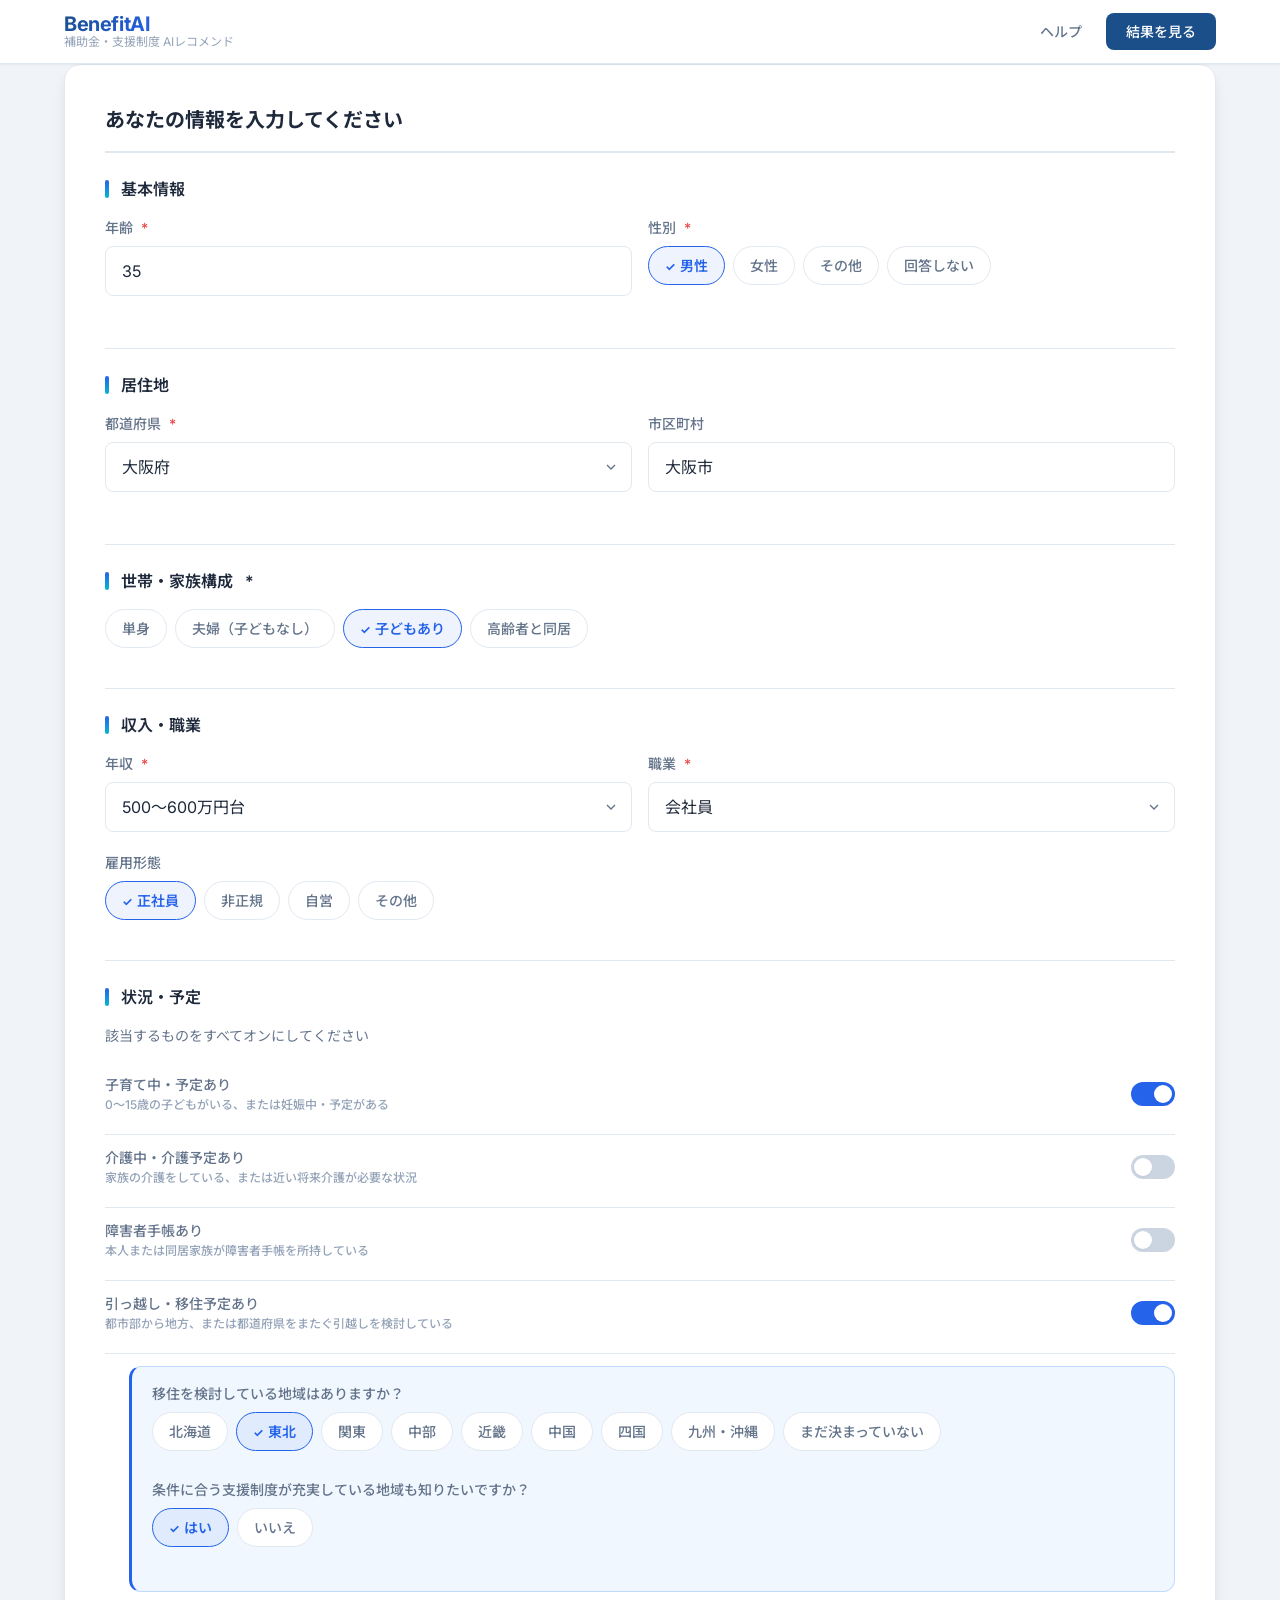
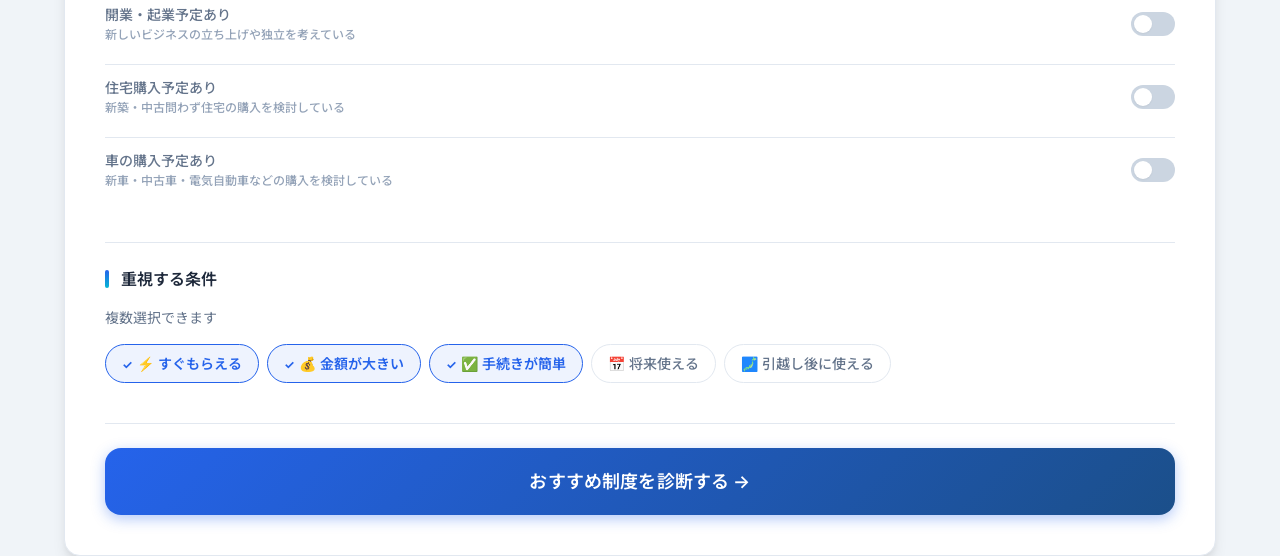
==== account.html @ 9f443d2a "top周り修正" ====
<!DOCTYPE html>
<html lang="ja">
<head>
  <meta charset="UTF-8" />
  <meta name="viewport" content="width=device-width, initial-scale=1.0" />
  <meta name="description" content="あなたに最適な補助金・支援制度をAIが診断します。年齢・家族構成・ライフスタイルに合わせた制度をご提案。" />
  <title>プロフィール設定 | BenefitAI</title>
  <link rel="stylesheet" href="style.css" />
</head>
<body>

  <!-- ヘッダー -->
  <header class="header">
    <div class="header__inner">
      <a href="index.html" class="header__logo">
        <span class="header__logo-text">BenefitAI</span>
        <span class="header__logo-tagline">補助金・支援制度 AIレコメンド</span>
      </a>
      <nav class="header__nav">
        <a href="#">ヘルプ</a>
        <a href="index.html" class="btn-nav-primary">結果を見る</a>
      </nav>
    </div>
  </header>

  <!-- ページ本体 -->
  <main class="page-wrapper">

    <!-- メインコンテンツ -->
    <div class="container">
      <div class="form-card">
        <h2 class="form-card__title">あなたの情報を入力してください</h2>

        <form id="profileForm" novalidate>

          <!-- Section 1: 基本情報 -->
          <section class="form-section">
            <h3 class="form-section__title">基本情報</h3>

            <div class="form-grid">
              <div class="form-group">
                <label for="age">年齢 <span class="required">*</span></label>
                <input
                  type="number"
                  id="age"
                  name="age"
                  min="18"
                  max="100"
                  placeholder="例：35"
                  autocomplete="off"
                />
                <span class="form-error" id="ageError">年齢を正しく入力してください</span>
              </div>

              <div class="form-group">
                <label>性別 <span class="required">*</span></label>
                <div class="chip-group chip-group--radio">
                  <label class="chip">
                    <input type="radio" name="gender" value="male" />
                    男性
                  </label>
                  <label class="chip">
                    <input type="radio" name="gender" value="female" />
                    女性
                  </label>
                  <label class="chip">
                    <input type="radio" name="gender" value="other" />
                    その他
                  </label>
                  <label class="chip">
                    <input type="radio" name="gender" value="noanswer" />
                    回答しない
                  </label>
                </div>
              </div>
            </div>
          </section>

          <div class="section-divider"></div>

          <!-- Section 2: 居住地 -->
          <section class="form-section">
            <h3 class="form-section__title">居住地</h3>

            <div class="form-grid">
              <div class="form-group">
                <label for="prefecture">都道府県 <span class="required">*</span></label>
                <select id="prefecture" name="prefecture">
                  <option value="">都道府県を選択</option>
                  <option value="北海道">北海道</option>
                  <option value="青森県">青森県</option>
                  <option value="岩手県">岩手県</option>
                  <option value="宮城県">宮城県</option>
                  <option value="秋田県">秋田県</option>
                  <option value="山形県">山形県</option>
                  <option value="福島県">福島県</option>
                  <option value="茨城県">茨城県</option>
                  <option value="栃木県">栃木県</option>
                  <option value="群馬県">群馬県</option>
                  <option value="埼玉県">埼玉県</option>
                  <option value="千葉県">千葉県</option>
                  <option value="東京都">東京都</option>
                  <option value="神奈川県">神奈川県</option>
                  <option value="新潟県">新潟県</option>
                  <option value="富山県">富山県</option>
                  <option value="石川県">石川県</option>
                  <option value="福井県">福井県</option>
                  <option value="山梨県">山梨県</option>
                  <option value="長野県">長野県</option>
                  <option value="岐阜県">岐阜県</option>
                  <option value="静岡県">静岡県</option>
                  <option value="愛知県">愛知県</option>
                  <option value="三重県">三重県</option>
                  <option value="滋賀県">滋賀県</option>
                  <option value="京都府">京都府</option>
                  <option value="大阪府">大阪府</option>
                  <option value="兵庫県">兵庫県</option>
                  <option value="奈良県">奈良県</option>
                  <option value="和歌山県">和歌山県</option>
                  <option value="鳥取県">鳥取県</option>
                  <option value="島根県">島根県</option>
                  <option value="岡山県">岡山県</option>
                  <option value="広島県">広島県</option>
                  <option value="山口県">山口県</option>
                  <option value="徳島県">徳島県</option>
                  <option value="香川県">香川県</option>
                  <option value="愛媛県">愛媛県</option>
                  <option value="高知県">高知県</option>
                  <option value="福岡県">福岡県</option>
                  <option value="佐賀県">佐賀県</option>
                  <option value="長崎県">長崎県</option>
                  <option value="熊本県">熊本県</option>
                  <option value="大分県">大分県</option>
                  <option value="宮崎県">宮崎県</option>
                  <option value="鹿児島県">鹿児島県</option>
                  <option value="沖縄県">沖縄県</option>
                </select>
              </div>

              <div class="form-group">
                <label for="city">市区町村</label>
                <input
                  type="text"
                  id="city"
                  name="city"
                  placeholder="例：大阪市北区"
                  autocomplete="address-level2"
                />
              </div>
            </div>
          </section>

          <div class="section-divider"></div>

          <!-- Section 3: 世帯・家族構成 -->
          <section class="form-section">
            <h3 class="form-section__title">世帯・家族構成 <span class="required">*</span></h3>

            <div class="form-group">
              <div class="chip-group chip-group--radio chip-group--household">
                <label class="chip">
                  <input type="radio" name="household" value="single" />
                  単身
                </label>
                <label class="chip">
                  <input type="radio" name="household" value="couple" />
                  夫婦（子どもなし）
                </label>
                <label class="chip">
                  <input type="radio" name="household" value="child" />
                  子どもあり
                </label>
                <label class="chip">
                  <input type="radio" name="household" value="elderly" />
                  高齢者と同居
                </label>
              </div>
            </div>
          </section>

          <div class="section-divider"></div>

          <!-- Section 4: 収入・職業 -->
          <section class="form-section">
            <h3 class="form-section__title">収入・職業</h3>

            <div class="form-grid">
              <div class="form-group">
                <label for="income">年収 <span class="required">*</span></label>
                <select id="income" name="income">
                  <option value="">年収を選択</option>
                  <option value="100">100万円未満</option>
                  <option value="200">100〜200万円台</option>
                  <option value="400">300〜400万円台</option>
                  <option value="500">500〜600万円台</option>
                  <option value="800">700〜800万円台</option>
                  <option value="900">900万円以上</option>
                  <option value="回答しない">回答しない</option>
                </select>
              </div>

              <div class="form-group">
                <label for="occupation">職業 <span class="required">*</span></label>
                <select id="occupation" name="occupation">
                  <option value="">職業を選択</option>
                  <option value="employee">会社員</option>
                  <option value="civil">公務員</option>
                  <option value="freelance">自営業・フリーランス</option>
                  <option value="parttime">パート・アルバイト</option>
                  <option value="unemployed">無職</option>
                  <option value="other">その他</option>
                </select>
              </div>
            </div>

            <div class="form-group">
              <label>雇用形態</label>
              <div class="chip-group chip-group--radio">
                <label class="chip">
                  <input type="radio" name="employment" value="fulltime" />
                  正社員
                </label>
                <label class="chip">
                  <input type="radio" name="employment" value="parttime" />
                  非正規
                </label>
                <label class="chip">
                  <input type="radio" name="employment" value="self" />
                  自営
                </label>
                <label class="chip">
                  <input type="radio" name="employment" value="other" />
                  その他
                </label>
              </div>
            </div>
          </section>

          <div class="section-divider"></div>

          <!-- Section 5: 状況・予定 -->
          <section class="form-section">
            <h3 class="form-section__title">状況・予定</h3>
            <p class="form-section__desc">該当するものをすべてオンにしてください</p>

            <div class="form-group">
              <div class="toggle-wrapper">
                <label class="toggle-label" for="childcare">
                  子育て中・予定あり
                  <span class="toggle-label__sub">0〜15歳の子どもがいる、または妊娠中・予定がある</span>
                </label>
                <label class="toggle-switch">
                  <input type="checkbox" id="childcare" name="childcare" />
                  <span class="toggle-slider"></span>
                </label>
              </div>

              <div class="toggle-wrapper">
                <label class="toggle-label" for="nursing">
                  介護中・介護予定あり
                  <span class="toggle-label__sub">家族の介護をしている、または近い将来介護が必要な状況</span>
                </label>
                <label class="toggle-switch">
                  <input type="checkbox" id="nursing" name="nursing" />
                  <span class="toggle-slider"></span>
                </label>
              </div>

              <div class="toggle-wrapper">
                <label class="toggle-label" for="disability">
                  障害者手帳あり
                  <span class="toggle-label__sub">本人または同居家族が障害者手帳を所持している</span>
                </label>
                <label class="toggle-switch">
                  <input type="checkbox" id="disability" name="disability" />
                  <span class="toggle-slider"></span>
                </label>
              </div>

              <div class="toggle-wrapper">
                <label class="toggle-label" for="relocation">
                  引っ越し・移住予定あり
                  <span class="toggle-label__sub">都市部から地方、または都道府県をまたぐ引越しを検討している</span>
                </label>
                <label class="toggle-switch">
                  <input type="checkbox" id="relocation" name="relocation" />
                  <span class="toggle-slider"></span>
                </label>
              </div>

              <!-- 移住サブ質問（relocation ON時のみ表示） -->
              <div id="relocationSubQuestions" class="relocation-sub-section" style="display: none;">
                <div class="form-group">
                  <label class="relocation-sub-label">移住を検討している地域はありますか？</label>
                  <div class="chip-group chip-group--radio">
                    <label class="chip">
                      <input type="radio" name="relocationRegion" value="hokkaido" />
                      北海道
                    </label>
                    <label class="chip">
                      <input type="radio" name="relocationRegion" value="tohoku" />
                      東北
                    </label>
                    <label class="chip">
                      <input type="radio" name="relocationRegion" value="kanto" />
                      関東
                    </label>
                    <label class="chip">
                      <input type="radio" name="relocationRegion" value="chubu" />
                      中部
                    </label>
                    <label class="chip">
                      <input type="radio" name="relocationRegion" value="kinki" />
                      近畿
                    </label>
                    <label class="chip">
                      <input type="radio" name="relocationRegion" value="chugoku" />
                      中国
                    </label>
                    <label class="chip">
                      <input type="radio" name="relocationRegion" value="shikoku" />
                      四国
                    </label>
                    <label class="chip">
                      <input type="radio" name="relocationRegion" value="kyushu" />
                      九州・沖縄
                    </label>
                    <label class="chip">
                      <input type="radio" name="relocationRegion" value="undecided" />
                      まだ決まっていない
                    </label>
                  </div>
                </div>
                <div class="form-group" id="relocationOpenToOtherGroup">
                  <label class="relocation-sub-label">条件に合う支援制度が充実している地域も知りたいですか？</label>
                  <div class="chip-group chip-group--radio">
                    <label class="chip">
                      <input type="radio" name="relocationOpenToOther" value="yes" />
                      はい
                    </label>
                    <label class="chip">
                      <input type="radio" name="relocationOpenToOther" value="no" />
                      いいえ
                    </label>
                  </div>
                </div>
              </div>

              <div class="toggle-wrapper">
                <label class="toggle-label" for="startup">
                  開業・起業予定あり
                  <span class="toggle-label__sub">新しいビジネスの立ち上げや独立を考えている</span>
                </label>
                <label class="toggle-switch">
                  <input type="checkbox" id="startup" name="startup" />
                  <span class="toggle-slider"></span>
                </label>
              </div>

              <div class="toggle-wrapper">
                <label class="toggle-label" for="housing">
                  住宅購入予定あり
                  <span class="toggle-label__sub">新築・中古問わず住宅の購入を検討している</span>
                </label>
                <label class="toggle-switch">
                  <input type="checkbox" id="housing" name="housing" />
                  <span class="toggle-slider"></span>
                </label>
              </div>

              <div class="toggle-wrapper">
                <label class="toggle-label" for="car">
                  車の購入予定あり
                  <span class="toggle-label__sub">新車・中古車・電気自動車などの購入を検討している</span>
                </label>
                <label class="toggle-switch">
                  <input type="checkbox" id="car" name="car" />
                  <span class="toggle-slider"></span>
                </label>
              </div>
            </div>
          </section>

          <div class="section-divider"></div>

          <!-- Section 7: 重視する条件 -->
          <section class="form-section">
            <h3 class="form-section__title">重視する条件</h3>
            <p class="form-section__desc">複数選択できます</p>

            <div class="form-group">
              <div class="chip-group chip-group--checkbox">
                <label class="chip">
                  <input type="checkbox" name="priorities" value="immediate" />
                  ⚡ すぐもらえる
                </label>
                <label class="chip">
                  <input type="checkbox" name="priorities" value="large_amount" />
                  💰 金額が大きい
                </label>
                <label class="chip">
                  <input type="checkbox" name="priorities" value="easy" />
                  ✅ 手続きが簡単
                </label>
                <label class="chip">
                  <input type="checkbox" name="priorities" value="future_use" />
                  📅 将来使える
                </label>
                <label class="chip">
                  <input type="checkbox" name="priorities" value="post_move" />
                  🗾 引越し後に使える
                </label>
              </div>
            </div>
          </section>

          <!-- フォームフッター・送信ボタン -->
          <div class="form-footer">
            <button
              type="submit"
              id="submitBtn"
              class="btn-primary btn-primary--full btn-primary--large"
            >
              <span id="submitBtnSpinner" style="display:none; width:20px; height:20px; border:3px solid rgba(255,255,255,0.4); border-top-color:white; border-radius:50%; animation: spin 0.8s linear infinite;"></span>
              <span id="submitBtnText">おすすめ制度を診断する →</span>
            </button>
          </div>

        </form>
      </div>
    </div>
    <!-- /container -->

  </main>

  <script src="app.js"></script>
</body>
</html>
---- style.css ----
@import url('https://fonts.googleapis.com/css2?family=Inter:wght@400;500;600;700&family=Noto+Sans+JP:wght@400;500;700&display=swap');

/* ===================================
   CSS カスタムプロパティ（デザインシステム）
   =================================== */
:root {
  /* カラーパレット */
  --color-primary: #1B4F8A;
  --color-primary-dark: #153d6e;
  --color-primary-light: #2563EB;
  --color-secondary: #2563EB;
  --color-accent: #06B6D4;
  --color-accent-light: #CFFAFE;
  --color-background: #F0F4F8;
  --color-surface: #FFFFFF;
  --color-border: #E2E8F0;
  --color-border-dark: #CBD5E1;
  --color-text-primary: #1E293B;
  --color-text-secondary: #64748B;
  --color-text-muted: #94A3B8;

  /* ステータスカラー */
  --color-success: #10B981;
  --color-success-light: #D1FAE5;
  --color-warning: #F59E0B;
  --color-warning-light: #FEF3C7;
  --color-danger: #EF4444;
  --color-danger-light: #FEE2E2;
  --color-info: #3B82F6;
  --color-info-light: #DBEAFE;

  /* タイポグラフィ */
  --font-sans: 'Inter', 'Noto Sans JP', 'Hiragino Sans', sans-serif;
  --font-size-xs: 0.75rem;
  --font-size-sm: 0.875rem;
  --font-size-base: 1rem;
  --font-size-md: 1.0625rem;
  --font-size-lg: 1.125rem;
  --font-size-xl: 1.25rem;
  --font-size-2xl: 1.5rem;
  --font-size-3xl: 1.875rem;
  --font-size-4xl: 2.25rem;
  --font-size-5xl: 3rem;
  --font-weight-normal: 400;
  --font-weight-medium: 500;
  --font-weight-semibold: 600;
  --font-weight-bold: 700;
  --line-height-tight: 1.25;
  --line-height-snug: 1.375;
  --line-height-normal: 1.5;
  --line-height-relaxed: 1.625;

  /* スペーシング */
  --space-1: 0.25rem;
  --space-2: 0.5rem;
  --space-3: 0.75rem;
  --space-4: 1rem;
  --space-5: 1.25rem;
  --space-6: 1.5rem;
  --space-8: 2rem;
  --space-10: 2.5rem;
  --space-12: 3rem;
  --space-16: 4rem;
  --space-20: 5rem;

  /* ボーダー半径 */
  --radius-sm: 4px;
  --radius-md: 8px;
  --radius-lg: 12px;
  --radius-xl: 16px;
  --radius-2xl: 20px;
  --radius-full: 9999px;

  /* シャドウ */
  --shadow-sm: 0 1px 2px 0 rgba(0, 0, 0, 0.05);
  --shadow-md: 0 4px 6px -1px rgba(0, 0, 0, 0.1), 0 2px 4px -1px rgba(0, 0, 0, 0.06);
  --shadow-lg: 0 10px 15px -3px rgba(0, 0, 0, 0.1), 0 4px 6px -2px rgba(0, 0, 0, 0.05);
  --shadow-xl: 0 20px 25px -5px rgba(0, 0, 0, 0.1), 0 10px 10px -5px rgba(0, 0, 0, 0.04);
  --shadow-focus: 0 0 0 3px rgba(37, 99, 235, 0.2);

  /* トランジション */
  --transition-fast: 0.15s ease;
  --transition-normal: 0.2s ease;
  --transition-slow: 0.3s ease;

  /* ヘッダー高さ */
  --header-height: 64px;
}

/* ===================================
   リセット・ベーススタイル
   =================================== */
*, *::before, *::after {
  box-sizing: border-box;
  margin: 0;
  padding: 0;
}

html {
  font-size: 16px;
  scroll-behavior: smooth;
  -webkit-text-size-adjust: 100%;
}

body {
  font-family: var(--font-sans);
  font-size: var(--font-size-base);
  font-weight: var(--font-weight-normal);
  line-height: var(--line-height-normal);
  color: var(--color-text-primary);
  background-color: var(--color-background);
  -webkit-font-smoothing: antialiased;
  -moz-osx-font-smoothing: grayscale;
}

img, video {
  max-width: 100%;
  height: auto;
  display: block;
}

input, button, textarea, select {
  font: inherit;
}

a {
  color: inherit;
  text-decoration: none;
}

ul, ol {
  list-style: none;
}

/* スクロールバースタイル */
::-webkit-scrollbar {
  width: 6px;
  height: 6px;
}

::-webkit-scrollbar-track {
  background: var(--color-background);
}

::-webkit-scrollbar-thumb {
  background: var(--color-border-dark);
  border-radius: var(--radius-full);
}

::-webkit-scrollbar-thumb:hover {
  background: var(--color-text-muted);
}

/* ===================================
   レイアウト
   =================================== */
.container {
  max-width: 1200px;
  margin: 0 auto;
  padding: 0 var(--space-6);
}

.page-wrapper {
  min-height: 100vh;
  padding-top: var(--header-height);
}

/* ===================================
   ヘッダー
   =================================== */
.header {
  position: fixed;
  top: 0;
  left: 0;
  right: 0;
  height: var(--header-height);
  background-color: var(--color-surface);
  border-bottom: 1px solid var(--color-border);
  box-shadow: var(--shadow-sm);
  z-index: 100;
  display: flex;
  align-items: center;
}

.header__inner {
  width: 100%;
  max-width: 1200px;
  margin: 0 auto;
  padding: 0 var(--space-6);
  display: flex;
  align-items: center;
  justify-content: space-between;
  gap: var(--space-4);
}

.header__logo {
  display: flex;
  flex-direction: column;
  gap: 0;
  text-decoration: none;
}

.header__logo-text {
  font-size: var(--font-size-xl);
  font-weight: var(--font-weight-bold);
  background: linear-gradient(135deg, var(--color-primary) 0%, var(--color-secondary) 60%, var(--color-accent) 100%);
  -webkit-background-clip: text;
  -webkit-text-fill-color: transparent;
  background-clip: text;
  line-height: 1.1;
  letter-spacing: -0.02em;
}

.header__logo-tagline {
  font-size: var(--font-size-xs);
  color: var(--color-text-muted);
  font-weight: var(--font-weight-normal);
  line-height: 1.2;
}

.header__nav {
  display: flex;
  align-items: center;
  gap: var(--space-2);
}

.header__nav a {
  display: inline-flex;
  align-items: center;
  gap: var(--space-1);
  padding: var(--space-2) var(--space-4);
  font-size: var(--font-size-sm);
  font-weight: var(--font-weight-medium);
  color: var(--color-text-secondary);
  border-radius: var(--radius-md);
  transition: color var(--transition-normal), background-color var(--transition-normal);
}

.header__nav a:hover {
  color: var(--color-primary);
  background-color: rgba(27, 79, 138, 0.06);
}

.header__nav .btn-nav-primary {
  background-color: var(--color-primary);
  color: white;
  padding: var(--space-2) var(--space-5);
}

.header__nav .btn-nav-primary:hover {
  background-color: var(--color-primary-dark);
  color: white;
}

.header__back {
  display: inline-flex;
  align-items: center;
  gap: var(--space-2);
  font-size: var(--font-size-sm);
  font-weight: var(--font-weight-medium);
  color: var(--color-text-secondary);
  padding: var(--space-2) var(--space-3);
  border-radius: var(--radius-md);
  transition: all var(--transition-normal);
}

.header__back:hover {
  color: var(--color-primary);
  background-color: rgba(27, 79, 138, 0.06);
}

/* ===================================
   ヒーローセクション
   =================================== */
.hero {
  background: linear-gradient(135deg, var(--color-primary) 0%, #1e3a7a 30%, var(--color-secondary) 70%, #1d4ed8 100%);
  color: white;
  padding: var(--space-16) var(--space-6);
  text-align: center;
  position: relative;
  overflow: hidden;
}

.hero::before {
  content: '';
  position: absolute;
  inset: 0;
  background: radial-gradient(ellipse at 70% 50%, rgba(6, 182, 212, 0.15) 0%, transparent 60%);
  pointer-events: none;
}

.hero::after {
  content: '';
  position: absolute;
  bottom: -2px;
  left: 0;
  right: 0;
  height: 40px;
  background: var(--color-background);
  clip-path: ellipse(55% 100% at 50% 100%);
}

.hero__inner {
  position: relative;
  max-width: 800px;
  margin: 0 auto;
}

.hero__badge {
  display: inline-flex;
  align-items: center;
  gap: var(--space-2);
  background: rgba(255, 255, 255, 0.15);
  backdrop-filter: blur(8px);
  border: 1px solid rgba(255, 255, 255, 0.25);
  color: white;
  padding: var(--space-2) var(--space-4);
  border-radius: var(--radius-full);
  font-size: var(--font-size-sm);
  font-weight: var(--font-weight-medium);
  margin-bottom: var(--space-6);
  letter-spacing: 0.02em;
}

.hero__title {
  font-size: clamp(var(--font-size-2xl), 4vw, var(--font-size-4xl));
  font-weight: var(--font-weight-bold);
  line-height: var(--line-height-tight);
  margin-bottom: var(--space-5);
  letter-spacing: -0.02em;
}

.hero__subtitle {
  font-size: var(--font-size-md);
  line-height: var(--line-height-relaxed);
  color: rgba(255, 255, 255, 0.85);
  margin-bottom: var(--space-10);
  max-width: 600px;
  margin-left: auto;
  margin-right: auto;
}

.hero__stats {
  display: flex;
  justify-content: center;
  gap: var(--space-8);
  flex-wrap: wrap;
}

.hero__stat {
  display: flex;
  flex-direction: column;
  align-items: center;
  gap: var(--space-1);
}

.hero__stat-value {
  font-size: var(--font-size-2xl);
  font-weight: var(--font-weight-bold);
  color: white;
}

.hero__stat-label {
  font-size: var(--font-size-xs);
  color: rgba(255, 255, 255, 0.75);
  white-space: nowrap;
}

/* ===================================
   フォームカード
   =================================== */
.form-card {
  background: var(--color-surface);
  border-radius: var(--radius-xl);
  box-shadow: var(--shadow-lg);
  padding: var(--space-10);
  border: 1px solid var(--color-border);
}

.form-card__title {
  font-size: var(--font-size-xl);
  font-weight: var(--font-weight-bold);
  color: var(--color-text-primary);
  margin-bottom: var(--space-6);
  padding-bottom: var(--space-4);
  border-bottom: 2px solid var(--color-border);
}

.form-section {
  margin-bottom: var(--space-8);
}

.form-section__title {
  display: flex;
  align-items: center;
  gap: var(--space-3);
  font-size: var(--font-size-base);
  font-weight: var(--font-weight-semibold);
  color: var(--color-text-primary);
  margin-bottom: var(--space-4);
}

.form-section__title::before {
  content: '';
  display: block;
  width: 4px;
  height: 18px;
  background: linear-gradient(180deg, var(--color-secondary), var(--color-accent));
  border-radius: var(--radius-full);
  flex-shrink: 0;
}

.form-section__desc {
  font-size: var(--font-size-sm);
  color: var(--color-text-secondary);
  margin-bottom: var(--space-4);
  margin-top: -var(--space-2);
}

.form-group {
  margin-bottom: var(--space-5);
}

.form-group label {
  display: block;
  font-size: var(--font-size-sm);
  font-weight: var(--font-weight-medium);
  color: var(--color-text-secondary);
  margin-bottom: var(--space-2);
}

.form-group label .required {
  color: var(--color-danger);
  margin-left: var(--space-1);
}

.form-grid {
  display: grid;
  grid-template-columns: repeat(2, 1fr);
  gap: var(--space-4);
}

/* 入力フィールド */
.input,
input[type="text"],
input[type="number"],
input[type="email"],
textarea {
  width: 100%;
  padding: var(--space-3) var(--space-4);
  border: 1.5px solid var(--color-border);
  border-radius: var(--radius-md);
  font-size: var(--font-size-base);
  font-family: var(--font-sans);
  color: var(--color-text-primary);
  background-color: var(--color-surface);
  transition: border-color var(--transition-normal), box-shadow var(--transition-normal);
  outline: none;
  appearance: none;
}

.input:focus,
input[type="text"]:focus,
input[type="number"]:focus,
input[type="email"]:focus,
textarea:focus {
  border-color: var(--color-secondary);
  box-shadow: var(--shadow-focus);
}

.input::placeholder,
input::placeholder {
  color: var(--color-text-muted);
}

select {
  width: 100%;
  padding: var(--space-3) var(--space-4);
  padding-right: var(--space-10);
  border: 1.5px solid var(--color-border);
  border-radius: var(--radius-md);
  font-size: var(--font-size-base);
  font-family: var(--font-sans);
  color: var(--color-text-primary);
  background-color: var(--color-surface);
  background-image: url("data:image/svg+xml,%3Csvg xmlns='http://www.w3.org/2000/svg' width='16' height='16' viewBox='0 0 24 24' fill='none' stroke='%2364748B' stroke-width='2'%3E%3Cpath d='M6 9l6 6 6-6'/%3E%3C/svg%3E");
  background-repeat: no-repeat;
  background-position: right var(--space-3) center;
  cursor: pointer;
  transition: border-color var(--transition-normal), box-shadow var(--transition-normal);
  outline: none;
  appearance: none;
}

select:focus {
  border-color: var(--color-secondary);
  box-shadow: var(--shadow-focus);
}

/* チップグループ（ラジオ・チェックボックス） */
.chip-group {
  display: flex;
  flex-wrap: wrap;
  gap: var(--space-2);
}

.chip {
  display: inline-flex;
  align-items: center;
  gap: var(--space-2);
  padding: var(--space-2) var(--space-4);
  border: 1.5px solid var(--color-border);
  border-radius: var(--radius-full);
  font-size: var(--font-size-sm);
  font-weight: var(--font-weight-medium);
  color: var(--color-text-secondary);
  background-color: var(--color-surface);
  cursor: pointer;
  transition: all var(--transition-normal);
  user-select: none;
  white-space: nowrap;
}

.chip:hover {
  border-color: var(--color-secondary);
  color: var(--color-secondary);
  background-color: rgba(37, 99, 235, 0.04);
}

.chip input[type="radio"],
.chip input[type="checkbox"] {
  position: absolute;
  opacity: 0;
  width: 0;
  height: 0;
}

.chip.active,
.chip--active {
  border-color: var(--color-secondary);
  color: var(--color-secondary);
  background-color: rgba(37, 99, 235, 0.08);
  font-weight: var(--font-weight-semibold);
}

.chip.active::before,
.chip--active::before {
  content: '✓';
  font-size: var(--font-size-xs);
  font-weight: var(--font-weight-bold);
}

/* ===================================
   ボタン
   =================================== */
.btn-primary {
  display: inline-flex;
  align-items: center;
  justify-content: center;
  gap: var(--space-2);
  padding: var(--space-4) var(--space-8);
  background: linear-gradient(135deg, var(--color-secondary), var(--color-primary));
  color: white;
  border: none;
  border-radius: var(--radius-lg);
  font-size: var(--font-size-base);
  font-weight: var(--font-weight-semibold);
  font-family: var(--font-sans);
  cursor: pointer;
  transition: all var(--transition-normal);
  text-decoration: none;
  letter-spacing: 0.01em;
  box-shadow: 0 4px 14px rgba(37, 99, 235, 0.35);
}

.btn-primary:hover {
  transform: translateY(-1px);
  box-shadow: 0 6px 20px rgba(37, 99, 235, 0.45);
  background: linear-gradient(135deg, #1d4ed8, var(--color-primary-dark));
}

.btn-primary:active {
  transform: translateY(0);
  box-shadow: 0 2px 8px rgba(37, 99, 235, 0.3);
}

.btn-primary:disabled {
  opacity: 0.6;
  cursor: not-allowed;
  transform: none;
  box-shadow: none;
}

.btn-primary--full {
  width: 100%;
}

.btn-primary--large {
  padding: var(--space-5) var(--space-10);
  font-size: var(--font-size-lg);
  border-radius: var(--radius-xl);
}

.btn-outline {
  display: inline-flex;
  align-items: center;
  justify-content: center;
  gap: var(--space-2);
  padding: var(--space-2) var(--space-5);
  background: transparent;
  color: var(--color-secondary);
  border: 1.5px solid var(--color-secondary);
  border-radius: var(--radius-md);
  font-size: var(--font-size-sm);
  font-weight: var(--font-weight-medium);
  font-family: var(--font-sans);
  cursor: pointer;
  transition: all var(--transition-normal);
  text-decoration: none;
}

.btn-outline:hover {
  background: rgba(37, 99, 235, 0.06);
  border-color: var(--color-primary);
  color: var(--color-primary);
}

.btn-ghost {
  display: inline-flex;
  align-items: center;
  justify-content: center;
  gap: var(--space-2);
  padding: var(--space-2) var(--space-3);
  background: transparent;
  color: var(--color-text-secondary);
  border: 1px solid transparent;
  border-radius: var(--radius-md);
  font-size: var(--font-size-sm);
  font-weight: var(--font-weight-medium);
  font-family: var(--font-sans);
  cursor: pointer;
  transition: all var(--transition-normal);
  text-decoration: none;
}

.btn-ghost:hover {
  background: var(--color-background);
  color: var(--color-text-primary);
}

.btn-small {
  padding: var(--space-1) var(--space-3);
  font-size: var(--font-size-xs);
  border-radius: var(--radius-sm);
}

.btn-icon {
  display: inline-flex;
  align-items: center;
  justify-content: center;
  width: 36px;
  height: 36px;
  background: var(--color-background);
  border: 1px solid var(--color-border);
  border-radius: var(--radius-md);
  color: var(--color-text-secondary);
  cursor: pointer;
  transition: all var(--transition-normal);
  font-size: 1rem;
}

.btn-icon:hover {
  background: var(--color-border);
  color: var(--color-text-primary);
}

.btn-icon.active {
  background: rgba(37, 99, 235, 0.1);
  border-color: var(--color-secondary);
  color: var(--color-secondary);
}

/* ===================================
   バッジ
   =================================== */
.badge {
  display: inline-flex;
  align-items: center;
  gap: var(--space-1);
  padding: 2px var(--space-2);
  border-radius: var(--radius-full);
  font-size: var(--font-size-xs);
  font-weight: var(--font-weight-semibold);
  white-space: nowrap;
}

.badge--green {
  background-color: var(--color-success-light);
  color: #059669;
}

.badge--blue {
  background-color: var(--color-info-light);
  color: #1D4ED8;
}

.badge--orange {
  background-color: var(--color-warning-light);
  color: #B45309;
}

.badge--red {
  background-color: var(--color-danger-light);
  color: #B91C1C;
}

.badge--gray {
  background-color: #F1F5F9;
  color: var(--color-text-secondary);
}

.badge--cyan {
  background-color: var(--color-accent-light);
  color: #0E7490;
}

.badge--navy {
  background-color: rgba(27, 79, 138, 0.1);
  color: var(--color-primary);
}

/* ===================================
   補助金カード
   =================================== */
.subsidy-card {
  background: var(--color-surface);
  border: 1px solid var(--color-border);
  border-radius: var(--radius-xl);
  box-shadow: var(--shadow-sm);
  transition: transform var(--transition-normal), box-shadow var(--transition-normal);
  overflow: hidden;
  animation: fadeInUp 0.4s ease both;
  position: relative;
}

.subsidy-card:hover {
  transform: translateY(-3px);
  box-shadow: var(--shadow-lg);
}

/* おすすめ度による左ボーダーカラー */
.subsidy-card[data-urgency="high"] {
  border-left: 4px solid var(--color-danger);
}

.subsidy-card[data-urgency="medium"] {
  border-left: 4px solid var(--color-warning);
}

.subsidy-card[data-urgency="low"] {
  border-left: 4px solid var(--color-border-dark);
}

.card-header {
  padding: var(--space-5) var(--space-6) var(--space-4);
  display: flex;
  align-items: flex-start;
  gap: var(--space-3);
  border-bottom: 1px solid var(--color-border);
}

.card-header__info {
  flex: 1;
  min-width: 0;
}

.card-header__name {
  font-size: var(--font-size-md);
  font-weight: var(--font-weight-bold);
  color: var(--color-text-primary);
  line-height: var(--line-height-snug);
  margin-bottom: var(--space-2);
}

.card-header__badges {
  display: flex;
  flex-wrap: wrap;
  gap: var(--space-2);
  align-items: center;
}

.card-body {
  padding: var(--space-5) var(--space-6);
}

.card-amount {
  background: linear-gradient(135deg, rgba(27, 79, 138, 0.04), rgba(6, 182, 212, 0.04));
  border: 1px solid rgba(27, 79, 138, 0.1);
  border-radius: var(--radius-lg);
  padding: var(--space-3) var(--space-4);
  margin-bottom: var(--space-4);
  display: flex;
  align-items: center;
  gap: var(--space-3);
}

.card-amount__label {
  font-size: var(--font-size-xs);
  color: var(--color-text-muted);
  font-weight: var(--font-weight-medium);
  white-space: nowrap;
}

.card-amount__value {
  font-size: var(--font-size-lg);
  font-weight: var(--font-weight-bold);
  color: var(--color-primary);
  flex: 1;
}

.card-summary {
  font-size: var(--font-size-sm);
  color: var(--color-text-secondary);
  line-height: var(--line-height-relaxed);
  margin-bottom: var(--space-3);
}

.card-reason {
  display: flex;
  align-items: flex-start;
  gap: var(--space-2);
  background: rgba(16, 185, 129, 0.05);
  border-left: 3px solid var(--color-success);
  padding: var(--space-2) var(--space-3);
  border-radius: 0 var(--radius-sm) var(--radius-sm) 0;
  margin-bottom: var(--space-4);
}

.card-reason__icon {
  font-size: 0.875rem;
  flex-shrink: 0;
  margin-top: 1px;
}

.card-reason__text {
  font-size: var(--font-size-xs);
  color: #047857;
  line-height: var(--line-height-relaxed);
}

.card-conditions {
  display: flex;
  flex-wrap: wrap;
  gap: var(--space-1);
  margin-bottom: var(--space-3);
}

.card-condition-tag {
  display: inline-flex;
  align-items: center;
  gap: 3px;
  padding: 2px var(--space-2);
  background: var(--color-background);
  border: 1px solid var(--color-border);
  border-radius: var(--radius-full);
  font-size: var(--font-size-xs);
  color: var(--color-text-secondary);
}

.card-condition-tag::before {
  content: '#';
  opacity: 0.5;
}

.card-meta {
  display: flex;
  align-items: center;
  gap: var(--space-4);
  margin-top: var(--space-3);
}

.card-meta__item {
  display: flex;
  align-items: center;
  gap: var(--space-1);
  font-size: var(--font-size-xs);
  color: var(--color-text-muted);
}

.card-difficulty {
  display: flex;
  align-items: center;
  gap: var(--space-2);
  font-size: var(--font-size-xs);
  color: var(--color-text-muted);
}

.difficulty-dots {
  display: flex;
  gap: 3px;
}

.difficulty-dot {
  width: 8px;
  height: 8px;
  border-radius: 50%;
  background: var(--color-border-dark);
}

.difficulty-dot.filled {
  background: var(--color-secondary);
}

.card-footer {
  padding: var(--space-4) var(--space-6);
  border-top: 1px solid var(--color-border);
  display: flex;
  align-items: center;
  justify-content: space-between;
  gap: var(--space-3);
  background: rgba(240, 244, 248, 0.5);
}

.card-footer__left {
  display: flex;
  align-items: center;
  gap: var(--space-2);
}

.card-footer__right {
  display: flex;
  align-items: center;
  gap: var(--space-2);
}

.card-meta-header {
  display: flex;
  align-items: center;
  gap: var(--space-2);
}

/* プログレスバー（スコア用） */
.score-bar {
  height: 4px;
  background: var(--color-border);
  border-radius: var(--radius-full);
  overflow: hidden;
}

.score-bar__fill {
  height: 100%;
  border-radius: var(--radius-full);
  transition: width 0.8s ease;
}

.score-bar__fill--high {
  background: linear-gradient(90deg, var(--color-success), #34D399);
}

.score-bar__fill--medium {
  background: linear-gradient(90deg, var(--color-info), #60A5FA);
}

.score-bar__fill--low {
  background: var(--color-border-dark);
}

/* ===================================
   AIバッジ
   =================================== */
.ai-badge {
  display: inline-flex;
  align-items: center;
  gap: 4px;
  padding: 2px var(--space-2);
  background: linear-gradient(135deg, rgba(6, 182, 212, 0.12), rgba(37, 99, 235, 0.12));
  border: 1px solid rgba(6, 182, 212, 0.3);
  border-radius: var(--radius-full);
  font-size: 10px;
  font-weight: var(--font-weight-bold);
  color: #0E7490;
  letter-spacing: 0.05em;
}

/* ===================================
   タブナビゲーション
   =================================== */
.tab-nav {
  display: flex;
  gap: 0;
  border-bottom: 2px solid var(--color-border);
  margin-bottom: var(--space-6);
  overflow-x: auto;
  -webkit-overflow-scrolling: touch;
}

.tab-btn {
  display: inline-flex;
  align-items: center;
  gap: var(--space-2);
  padding: var(--space-3) var(--space-5);
  background: transparent;
  border: none;
  border-bottom: 2px solid transparent;
  margin-bottom: -2px;
  font-size: var(--font-size-sm);
  font-weight: var(--font-weight-medium);
  font-family: var(--font-sans);
  color: var(--color-text-secondary);
  cursor: pointer;
  transition: all var(--transition-normal);
  white-space: nowrap;
}

.tab-btn:hover {
  color: var(--color-secondary);
  background: rgba(37, 99, 235, 0.04);
}

.tab-btn.active {
  color: var(--color-secondary);
  border-bottom-color: var(--color-secondary);
  font-weight: var(--font-weight-semibold);
}

.tab-count {
  display: inline-flex;
  align-items: center;
  justify-content: center;
  min-width: 20px;
  height: 20px;
  padding: 0 var(--space-1);
  background: var(--color-background);
  border-radius: var(--radius-full);
  font-size: 11px;
  font-weight: var(--font-weight-semibold);
  color: var(--color-text-secondary);
}

.tab-btn.active .tab-count {
  background: rgba(37, 99, 235, 0.1);
  color: var(--color-secondary);
}

/* ===================================
   フィルターバー
   =================================== */
.filter-bar {
  background: var(--color-surface);
  border: 1px solid var(--color-border);
  border-radius: var(--radius-xl);
  padding: var(--space-4) var(--space-5);
  margin-bottom: var(--space-5);
  display: flex;
  flex-wrap: wrap;
  gap: var(--space-3);
  align-items: center;
}

.filter-bar__search {
  flex: 1;
  min-width: 200px;
  position: relative;
}

.filter-bar__search-icon {
  position: absolute;
  left: var(--space-3);
  top: 50%;
  transform: translateY(-50%);
  color: var(--color-text-muted);
  pointer-events: none;
  font-size: 1rem;
}

.filter-bar__search input {
  padding-left: var(--space-10);
  padding-right: var(--space-4);
  padding-top: var(--space-2);
  padding-bottom: var(--space-2);
  border-color: var(--color-border);
  font-size: var(--font-size-sm);
}

.filter-bar__divider {
  width: 1px;
  height: 28px;
  background: var(--color-border);
}

.filter-bar__select {
  flex-shrink: 0;
}

.filter-bar__select select {
  width: auto;
  padding: var(--space-2) var(--space-8) var(--space-2) var(--space-3);
  font-size: var(--font-size-sm);
}

.filter-chips {
  display: flex;
  flex-wrap: wrap;
  gap: var(--space-2);
}

.filter-chip {
  padding: var(--space-1) var(--space-3);
  border: 1.5px solid var(--color-border);
  border-radius: var(--radius-full);
  font-size: var(--font-size-xs);
  font-weight: var(--font-weight-medium);
  color: var(--color-text-secondary);
  background: var(--color-surface);
  cursor: pointer;
  transition: all var(--transition-normal);
  white-space: nowrap;
}

.filter-chip:hover {
  border-color: var(--color-secondary);
  color: var(--color-secondary);
}

.filter-chip.active {
  border-color: var(--color-secondary);
  background: rgba(37, 99, 235, 0.08);
  color: var(--color-secondary);
  font-weight: var(--font-weight-semibold);
}

/* ===================================
   トグルスイッチ
   =================================== */
.toggle-wrapper {
  display: flex;
  align-items: center;
  gap: var(--space-3);
  padding: var(--space-3) 0;
}

.toggle-wrapper:not(:last-child) {
  border-bottom: 1px solid var(--color-border);
}

.toggle-label {
  flex: 1;
  font-size: var(--font-size-sm);
  color: var(--color-text-primary);
  cursor: pointer;
}

.toggle-label__sub {
  font-size: var(--font-size-xs);
  color: var(--color-text-muted);
  display: block;
  margin-top: 1px;
}

.toggle-switch {
  position: relative;
  display: inline-block;
  width: 44px;
  height: 24px;
  flex-shrink: 0;
}

.toggle-switch input {
  opacity: 0;
  width: 0;
  height: 0;
  position: absolute;
}

.toggle-slider {
  position: absolute;
  cursor: pointer;
  inset: 0;
  background-color: var(--color-border-dark);
  border-radius: var(--radius-full);
  transition: background-color var(--transition-normal);
}

.toggle-slider::before {
  content: '';
  position: absolute;
  height: 18px;
  width: 18px;
  left: 3px;
  bottom: 3px;
  background-color: white;
  border-radius: 50%;
  transition: transform var(--transition-normal);
  box-shadow: var(--shadow-sm);
}

.toggle-switch input:checked + .toggle-slider {
  background-color: var(--color-secondary);
}

.toggle-switch input:checked + .toggle-slider::before {
  transform: translateX(20px);
}

.toggle-switch input:focus + .toggle-slider {
  box-shadow: var(--shadow-focus);
}

/* ===================================
   スケルトンローディング
   =================================== */
.skeleton {
  background: linear-gradient(90deg, #E2E8F0 25%, #F0F4F8 50%, #E2E8F0 75%);
  background-size: 200% 100%;
  animation: shimmer 1.5s infinite;
  border-radius: var(--radius-md);
}

.skeleton-card {
  background: var(--color-surface);
  border: 1px solid var(--color-border);
  border-radius: var(--radius-xl);
  padding: var(--space-5) var(--space-6);
  display: flex;
  flex-direction: column;
  gap: var(--space-3);
}

.skeleton-line {
  height: 16px;
  border-radius: var(--radius-sm);
}

.skeleton-line--short {
  width: 40%;
}

.skeleton-line--medium {
  width: 70%;
}

.skeleton-line--full {
  width: 100%;
}

.skeleton-block {
  height: 60px;
  border-radius: var(--radius-md);
}

@keyframes shimmer {
  0% { background-position: -200% 0; }
  100% { background-position: 200% 0; }
}

/* ===================================
   通知バナー
   =================================== */
.notification-banner {
  background: linear-gradient(135deg, rgba(27, 79, 138, 0.04), rgba(6, 182, 212, 0.04));
  border: 1px solid rgba(27, 79, 138, 0.12);
  border-radius: var(--radius-xl);
  padding: var(--space-4) var(--space-5);
  margin-bottom: var(--space-5);
  display: flex;
  align-items: center;
  gap: var(--space-3);
  flex-wrap: wrap;
}

.notification-banner__icon {
  font-size: 1.25rem;
  flex-shrink: 0;
}

.notification-banner__text {
  flex: 1;
  font-size: var(--font-size-sm);
  color: var(--color-text-secondary);
}

.notification-banner__close {
  background: none;
  border: none;
  color: var(--color-text-muted);
  cursor: pointer;
  padding: var(--space-1);
  font-size: 1rem;
  line-height: 1;
  border-radius: var(--radius-sm);
  transition: color var(--transition-normal);
}

.notification-banner__close:hover {
  color: var(--color-text-primary);
}

/* ===================================
   プロフィールサマリーバー
   =================================== */
.profile-summary {
  background: var(--color-surface);
  border: 1px solid var(--color-border);
  border-radius: var(--radius-xl);
  padding: var(--space-4) var(--space-5);
  margin-bottom: var(--space-5);
  display: flex;
  align-items: center;
  gap: var(--space-3);
  flex-wrap: wrap;
}

.profile-summary__label {
  font-size: var(--font-size-xs);
  font-weight: var(--font-weight-semibold);
  color: var(--color-text-muted);
  text-transform: uppercase;
  letter-spacing: 0.06em;
  white-space: nowrap;
}

.profile-summary__tags {
  display: flex;
  flex-wrap: wrap;
  gap: var(--space-2);
}

.profile-tag {
  display: inline-flex;
  align-items: center;
  gap: var(--space-1);
  padding: 3px var(--space-3);
  background: rgba(27, 79, 138, 0.06);
  border: 1px solid rgba(27, 79, 138, 0.12);
  border-radius: var(--radius-full);
  font-size: var(--font-size-xs);
  font-weight: var(--font-weight-medium);
  color: var(--color-primary);
}

/* ===================================
   プログレスバー（入力完了度）
   =================================== */
.progress-bar-wrapper {
  margin-bottom: var(--space-3);
}

.progress-bar-label {
  display: flex;
  justify-content: space-between;
  align-items: center;
  font-size: var(--font-size-xs);
  color: var(--color-text-secondary);
  margin-bottom: var(--space-2);
}

.progress-bar-label span:last-child {
  font-weight: var(--font-weight-semibold);
  color: var(--color-secondary);
}

.progress-bar {
  height: 6px;
  background: var(--color-border);
  border-radius: var(--radius-full);
  overflow: hidden;
}

.progress-bar__fill {
  height: 100%;
  background: linear-gradient(90deg, var(--color-secondary), var(--color-accent));
  border-radius: var(--radius-full);
  transition: width 0.5s ease;
}

/* ===================================
   価値提案カード（左カラム）
   =================================== */
.value-card {
  background: var(--color-surface);
  border: 1px solid var(--color-border);
  border-radius: var(--radius-xl);
  padding: var(--space-5);
  display: flex;
  gap: var(--space-4);
  align-items: flex-start;
  margin-bottom: var(--space-3);
  box-shadow: var(--shadow-sm);
  transition: all var(--transition-normal);
}

.value-card:hover {
  box-shadow: var(--shadow-md);
  transform: translateX(2px);
}

.value-card__icon {
  width: 44px;
  height: 44px;
  border-radius: var(--radius-lg);
  display: flex;
  align-items: center;
  justify-content: center;
  font-size: 1.25rem;
  flex-shrink: 0;
}

.value-card__icon--blue { background: rgba(37, 99, 235, 0.1); }
.value-card__icon--green { background: rgba(16, 185, 129, 0.1); }
.value-card__icon--orange { background: rgba(245, 158, 11, 0.1); }
.value-card__icon--cyan { background: rgba(6, 182, 212, 0.1); }

.value-card__content {}

.value-card__title {
  font-size: var(--font-size-sm);
  font-weight: var(--font-weight-semibold);
  color: var(--color-text-primary);
  margin-bottom: var(--space-1);
}

.value-card__desc {
  font-size: var(--font-size-xs);
  color: var(--color-text-secondary);
  line-height: var(--line-height-relaxed);
}

/* ===================================
   空の状態
   =================================== */
.empty-state {
  text-align: center;
  padding: var(--space-16) var(--space-8);
  color: var(--color-text-secondary);
}

.empty-state__icon {
  font-size: 3rem;
  margin-bottom: var(--space-4);
}

.empty-state__title {
  font-size: var(--font-size-lg);
  font-weight: var(--font-weight-semibold);
  color: var(--color-text-primary);
  margin-bottom: var(--space-2);
}

.empty-state__text {
  font-size: var(--font-size-sm);
  color: var(--color-text-secondary);
}

/* ===================================
   ローディングオーバーレイ
   =================================== */
.loading-overlay {
  position: fixed;
  inset: 0;
  background: rgba(240, 244, 248, 0.95);
  backdrop-filter: blur(4px);
  display: flex;
  flex-direction: column;
  align-items: center;
  justify-content: center;
  gap: var(--space-5);
  z-index: 1000;
  transition: opacity var(--transition-slow);
}

.loading-overlay.hidden {
  opacity: 0;
  pointer-events: none;
}

.loading-spinner {
  width: 56px;
  height: 56px;
  border: 4px solid var(--color-border);
  border-top-color: var(--color-secondary);
  border-radius: 50%;
  animation: spin 0.8s linear infinite;
}

.loading-overlay__text {
  font-size: var(--font-size-base);
  font-weight: var(--font-weight-medium);
  color: var(--color-text-secondary);
}

.loading-overlay__logo {
  font-size: var(--font-size-xl);
  font-weight: var(--font-weight-bold);
  background: linear-gradient(135deg, var(--color-primary), var(--color-accent));
  -webkit-background-clip: text;
  -webkit-text-fill-color: transparent;
  background-clip: text;
  margin-bottom: var(--space-2);
}

@keyframes spin {
  to { transform: rotate(360deg); }
}

/* ===================================
   アニメーション
   =================================== */
@keyframes fadeInUp {
  from {
    opacity: 0;
    transform: translateY(16px);
  }
  to {
    opacity: 1;
    transform: translateY(0);
  }
}

@keyframes pulse-ring {
  0% { box-shadow: 0 0 0 0 rgba(239, 68, 68, 0.4); }
  70% { box-shadow: 0 0 0 8px rgba(239, 68, 68, 0); }
  100% { box-shadow: 0 0 0 0 rgba(239, 68, 68, 0); }
}

.badge--red.pulse {
  animation: pulse-ring 2s infinite;
}

/* カードの遅延表示 */
.subsidy-card:nth-child(1) { animation-delay: 0.05s; }
.subsidy-card:nth-child(2) { animation-delay: 0.10s; }
.subsidy-card:nth-child(3) { animation-delay: 0.15s; }
.subsidy-card:nth-child(4) { animation-delay: 0.20s; }
.subsidy-card:nth-child(5) { animation-delay: 0.25s; }
.subsidy-card:nth-child(6) { animation-delay: 0.30s; }

/* ===================================
   メインレイアウト（2カラム）
   =================================== */
.main-layout {
  display: grid;
  grid-template-columns: 300px 1fr;
  gap: var(--space-8);
  align-items: start;
  padding: var(--space-10) 0;
}

.main-layout__sidebar {
  position: sticky;
  top: calc(var(--header-height) + var(--space-6));
}

.main-layout__content {
  min-width: 0;
}

/* ===================================
   カードリスト
   =================================== */
.cards-list {
  display: flex;
  flex-direction: column;
  gap: var(--space-4);
}

/* ===================================
   フォームフッター
   =================================== */
.form-footer {
  margin-top: var(--space-8);
  padding-top: var(--space-6);
  border-top: 1px solid var(--color-border);
}

/* ===================================
   セクション区切り
   =================================== */
.section-divider {
  height: 1px;
  background: var(--color-border);
  margin: var(--space-6) 0;
}

/* ===================================
   入力補助テキスト
   =================================== */
.form-hint {
  font-size: var(--font-size-xs);
  color: var(--color-text-muted);
  margin-top: var(--space-1);
}

.form-error {
  font-size: var(--font-size-xs);
  color: var(--color-danger);
  margin-top: var(--space-1);
  display: none;
}

.form-group.has-error .form-error {
  display: block;
}

.form-group.has-error input,
.form-group.has-error select {
  border-color: var(--color-danger);
}

/* ===================================
   レスポンシブ（768px以下）
   =================================== */
@media (max-width: 768px) {
  .container {
    padding: 0 var(--space-4);
  }

  .main-layout {
    grid-template-columns: 1fr;
    gap: var(--space-6);
    padding: var(--space-6) 0;
  }

  .main-layout__sidebar {
    position: static;
  }

  .stats-grid {
    grid-template-columns: repeat(2, 1fr);
    gap: var(--space-3);
  }

  .form-grid {
    grid-template-columns: 1fr;
  }

  .form-card {
    padding: var(--space-6) var(--space-5);
    border-radius: var(--radius-lg);
  }

  .hero {
    padding: var(--space-12) var(--space-4);
  }

  .hero__title {
    font-size: var(--font-size-2xl);
  }

  .hero__stats {
    gap: var(--space-5);
  }

  .filter-bar {
    flex-direction: column;
    align-items: stretch;
    padding: var(--space-3) var(--space-4);
    gap: var(--space-3);
  }

  .filter-bar__search {
    min-width: 0;
    width: 100%;
  }

  .filter-bar__divider {
    display: none;
  }

  .filter-bar__select {
    width: 100%;
  }

  .filter-bar__select select {
    width: 100%;
  }

  .filter-chips {
    gap: var(--space-1);
    margin-bottom: var(--space-4) !important;
  }

  .filter-chip {
    padding: 4px 10px;
    font-size: 0.75rem;
  }

  .tab-nav {
    margin-bottom: var(--space-4);
  }

  .tab-btn {
    padding: var(--space-3) var(--space-3);
    font-size: 0.75rem;
    flex-shrink: 0;
    gap: var(--space-1);
  }

  .tab-count {
    min-width: 18px;
    height: 18px;
    font-size: 10px;
  }

  .card-header {
    flex-direction: column;
    gap: var(--space-2);
    padding: var(--space-4) var(--space-4) var(--space-3);
  }

  .card-body {
    padding: var(--space-4) var(--space-4);
  }

  .card-footer {
    padding: var(--space-3) var(--space-4);
  }

  .header__nav .header__back {
    display: flex;
  }
}

/* ===================================
   レスポンシブ（480px以下）
   =================================== */
@media (max-width: 480px) {
  :root {
    --header-height: 56px;
  }

  .header__logo-tagline {
    display: none;
  }

  .hero__stats {
    flex-direction: column;
    gap: var(--space-4);
    align-items: center;
  }

  .chip-group {
    gap: var(--space-1);
  }

  .chip {
    padding: var(--space-2) var(--space-3);
    font-size: var(--font-size-xs);
  }

  .card-footer {
    flex-direction: column;
    align-items: stretch;
  }

  .card-footer__right {
    flex-direction: column;
    align-items: stretch;
    width: 100%;
  }

  /* ベルアイコンは右端に寄せて自動幅を維持 */
  .card-footer__right .btn-icon {
    align-self: flex-end;
    width: auto;
  }

  /* アクションボタンは中央揃えのフルサイズ */
  .card-footer__right .btn-outline,
  .card-footer__right .btn-primary {
    text-align: center;
  }

  /* バッジ・タグの折り返しを許可 */
  .card-header__badges {
    flex-wrap: wrap;
    gap: var(--space-1);
  }

  /* プロフィールサマリーのタグ折り返し */
  .profile-summary__tags {
    flex-wrap: wrap;
  }

  .btn-primary--large {
    padding: var(--space-4) var(--space-6);
    font-size: var(--font-size-base);
  }
}

/* ===================================
   移住サブ質問セクション（index.html）
   =================================== */
.relocation-sub-section {
  margin-top: var(--space-3);
  margin-left: var(--space-6);
  padding: var(--space-4) var(--space-5);
  background: #f0f7ff;
  border: 1px solid #bfdbfe;
  border-left: 3px solid var(--color-secondary);
  border-radius: var(--radius-lg);
  animation: fadeInUp 0.2s ease;
}

.relocation-sub-label {
  display: block;
  font-size: var(--font-size-sm);
  font-weight: var(--font-weight-medium);
  color: var(--color-text-secondary);
  margin-bottom: var(--space-3);
}

@media (max-width: 480px) {
  .relocation-sub-section {
    margin-left: 0;
  }
}

/* ===================================
   移住カード（recommend.html）
   =================================== */
.relocation-card {
  border-left: 4px solid var(--color-accent) !important;
}

.relocation-card__header {
  display: flex;
  align-items: center;
  justify-content: space-between;
  padding: var(--space-3) var(--space-5) 0;
  flex-wrap: wrap;
  gap: var(--space-2);
}

.relocation-card__region {
  display: flex;
  align-items: center;
  gap: var(--space-2);
}

.relocation-card__municipality {
  font-size: var(--font-size-sm);
  font-weight: var(--font-weight-semibold);
  color: var(--color-text-secondary);
}

.relocation-badge {
  display: inline-flex;
  align-items: center;
  gap: var(--space-1);
  padding: 2px var(--space-3);
  background: linear-gradient(135deg, #0891b2, #06b6d4);
  color: #fff;
  border-radius: var(--radius-full);
  font-size: var(--font-size-xs);
  font-weight: var(--font-weight-semibold);
  white-space: nowrap;
}

.relocation-reason {
  display: flex;
  align-items: flex-start;
  gap: var(--space-2);
  margin-top: var(--space-3);
  padding: var(--space-3) var(--space-4);
  background: #f0fdf4;
  border: 1px solid #bbf7d0;
  border-radius: var(--radius-md);
}

.relocation-reason__icon {
  font-size: 1rem;
  flex-shrink: 0;
  margin-top: 1px;
}

.relocation-reason__text {
  font-size: var(--font-size-sm);
  color: #166534;
  line-height: var(--line-height-relaxed);
}

.relocation-features {
  display: flex;
  flex-wrap: wrap;
  gap: var(--space-2);
  margin-top: var(--space-3);
}

.relocation-feature-tag {
  display: inline-flex;
  align-items: center;
  padding: 2px var(--space-3);
  background: var(--color-accent-light);
  color: #0e7490;
  border-radius: var(--radius-full);
  font-size: var(--font-size-xs);
  font-weight: var(--font-weight-medium);
}

/* badge--navy（全国用） */
.badge--navy {
  background: #1e3a5f;
  color: #fff;
}

/* ===================================
   SP専用調整（recommend.html）
   =================================== */
@media (max-width: 768px) {

  /* --- ページ全体の余白 --- */
  .page-wrapper .container {
    padding-top: var(--space-5) !important;
    padding-bottom: var(--space-10) !important;
  }

  /* --- 通知バナー --- */
  .notification-banner {
    flex-wrap: wrap;
    gap: var(--space-2);
    padding: var(--space-3) var(--space-4);
    font-size: var(--font-size-xs);
  }

  .notification-banner__text {
    font-size: var(--font-size-xs);
    line-height: var(--line-height-normal);
  }

  /* --- フィルターバー --- */
  .filter-bar {
    border-radius: var(--radius-lg);
    margin-bottom: var(--space-3);
  }

  .filter-bar__search input {
    font-size: var(--font-size-base); /* iOSズーム防止: 16px以上 */
    padding-top: var(--space-2);
    padding-bottom: var(--space-2);
  }

  .filter-bar__select select {
    font-size: var(--font-size-base); /* iOSズーム防止: 16px以上 */
    padding-top: var(--space-2);
    padding-bottom: var(--space-2);
    padding-left: var(--space-3);
    padding-right: var(--space-8);
  }

  /* --- カテゴリチップ --- */
  .filter-chips {
    row-gap: var(--space-1);
    column-gap: var(--space-1);
  }

  .filter-chip {
    padding: 5px var(--space-3);
    font-size: 0.75rem;
    border-radius: var(--radius-full);
    line-height: 1.2;
  }

  /* --- タブナビ --- */
  .tab-nav {
    /* スクロールバー非表示 */
    scrollbar-width: none;
    -ms-overflow-style: none;
  }

  .tab-nav::-webkit-scrollbar {
    display: none;
  }

  .tab-btn {
    padding: var(--space-3) var(--space-3);
    font-size: 0.75rem;
    min-width: 0;
    flex-shrink: 0;
    gap: var(--space-1);
  }

  .tab-btn.active {
    font-weight: var(--font-weight-semibold);
  }

  .tab-count {
    min-width: 18px;
    height: 18px;
    padding: 0 3px;
    font-size: 10px;
  }

  /* --- 制度カード: ヘッダー --- */
  .card-header {
    padding: var(--space-4) var(--space-4) var(--space-3);
    gap: var(--space-2);
  }

  .card-header__name {
    font-size: var(--font-size-sm);
    margin-bottom: var(--space-2);
  }

  .card-header__badges {
    gap: var(--space-1);
    row-gap: var(--space-1);
  }

  /* --- 制度カード: ボディ --- */
  .card-body {
    padding: var(--space-3) var(--space-4);
  }

  .card-amount {
    padding: var(--space-2) var(--space-3);
    margin-bottom: var(--space-3);
  }

  .card-amount__value {
    font-size: var(--font-size-base);
  }

  .card-summary {
    font-size: 0.8125rem;
    margin-bottom: var(--space-2);
  }

  .card-reason {
    padding: var(--space-2) var(--space-3);
    margin-bottom: var(--space-3);
  }

  .card-reason__text {
    font-size: 0.75rem;
  }

  .card-meta {
    gap: var(--space-3);
    flex-wrap: wrap;
  }

  /* --- 制度カード: フッター --- */
  .card-footer {
    flex-direction: column;
    align-items: stretch;
    padding: var(--space-3) var(--space-4);
    gap: var(--space-2);
  }

  /* タグ + ベル: 同一行に中央揃え */
  .card-meta-header {
    display: flex;
    flex-direction: row;
    align-items: center;
    justify-content: space-between;
    width: 100%;
    gap: var(--space-2);
  }

  /* タグ行: コンパクト */
  .card-footer__left {
    flex: 1;
    min-width: 0;
  }

  .card-footer__left .card-meta__item {
    font-size: 0.7rem !important;
    flex-wrap: wrap;
    line-height: var(--line-height-normal);
    gap: var(--space-1);
  }

  /* ベルアイコン: コンパクト・位置固定 */
  .card-meta-header .btn-icon {
    width: 28px;
    height: 28px;
    font-size: 0.875rem;
    flex-shrink: 0;
    margin: 0;
  }

  /* アクションボタン行: 均等横並び */
  .card-footer__right {
    display: flex;
    flex-direction: row !important;
    align-items: center;
    justify-content: stretch;
    gap: var(--space-2);
    width: 100%;
  }

  /* 公式サイト・詳しく見る: 均等横並び、コンパクト */
  .card-footer__right .btn-outline.btn-small,
  .card-footer__right .btn-primary.btn-small {
    flex: 1;
    padding: 6px var(--space-2);
    font-size: 0.75rem;
    text-align: center;
    white-space: nowrap;
    border-radius: var(--radius-md);
  }

  .card-footer__right .btn-primary.btn-small {
    box-shadow: none;
  }

  /* --- カードリスト間隔 --- */
  .cards-list {
    gap: var(--space-3);
  }

  /* --- セクション間余白 --- */
  #categoryFilter {
    margin-bottom: var(--space-3) !important;
  }
}

/* ===================================
   制度詳細ページ（detail.html）
   =================================== */
.detail-loading {
  text-align: center;
  padding: var(--space-16) 0;
}

.detail-back {
  margin-bottom: var(--space-6);
}

.detail-hero {
  margin-bottom: var(--space-8);
  padding: var(--space-6) var(--space-8);
  background: linear-gradient(135deg, var(--color-primary-dark) 0%, var(--color-primary) 100%);
  border-radius: var(--radius-2xl);
  color: white;
}

.detail-hero__badges {
  display: flex;
  flex-wrap: wrap;
  gap: var(--space-2);
  margin-bottom: var(--space-3);
}

.detail-hero__title {
  font-size: var(--font-size-2xl);
  font-weight: var(--font-weight-bold);
  line-height: var(--line-height-snug);
  margin-bottom: var(--space-3);
  color: white;
  max-width: 720px;
}

.detail-hero__summary {
  font-size: var(--font-size-base);
  line-height: var(--line-height-relaxed);
  color: rgba(255, 255, 255, 0.85);
  max-width: 640px;
}

.detail-layout {
  display: grid;
  grid-template-columns: 1fr 300px;
  gap: var(--space-8);
  align-items: start;
}

.detail-section {
  background: var(--color-surface);
  border: 1px solid var(--color-border);
  border-radius: var(--radius-xl);
  padding: var(--space-6);
  margin-bottom: var(--space-5);
  box-shadow: var(--shadow-sm);
}

.detail-section:last-child {
  margin-bottom: 0;
}

.detail-section__title {
  font-size: var(--font-size-sm);
  font-weight: var(--font-weight-bold);
  color: var(--color-primary);
  text-transform: uppercase;
  letter-spacing: 0.05em;
  margin-bottom: var(--space-4);
  padding-bottom: var(--space-3);
  border-bottom: 1px solid var(--color-border);
}

.detail-section__text {
  font-size: var(--font-size-sm);
  color: var(--color-text-secondary);
  line-height: var(--line-height-relaxed);
}

.detail-info-grid {
  display: grid;
  grid-template-columns: 1fr 1fr;
  gap: var(--space-5);
}

.detail-info-item {
  display: flex;
  flex-direction: column;
  gap: var(--space-1);
}

.detail-info-item--wide {
  grid-column: span 2;
}

.detail-info-item__label {
  font-size: var(--font-size-xs);
  color: var(--color-text-muted);
  font-weight: var(--font-weight-medium);
}

.detail-info-item__value {
  font-size: var(--font-size-sm);
  color: var(--color-text-primary);
  line-height: var(--line-height-normal);
}

.detail-tags {
  display: flex;
  flex-wrap: wrap;
  gap: var(--space-2);
}

.detail-tag {
  display: inline-block;
  padding: var(--space-1) var(--space-3);
  background: var(--color-background);
  border: 1px solid var(--color-border);
  border-radius: var(--radius-full);
  font-size: var(--font-size-xs);
  color: var(--color-text-secondary);
}

.detail-sidebar {
  position: sticky;
  top: calc(var(--header-height) + var(--space-6));
}

.detail-action-card {
  background: var(--color-surface);
  border: 1px solid var(--color-border);
  border-radius: var(--radius-xl);
  padding: var(--space-6);
  margin-bottom: var(--space-4);
  box-shadow: var(--shadow-sm);
}

.detail-action-card__label {
  font-size: var(--font-size-xs);
  color: var(--color-text-muted);
  font-weight: var(--font-weight-medium);
  margin-bottom: var(--space-2);
}

.detail-action-card__amount {
  font-size: var(--font-size-2xl);
  font-weight: var(--font-weight-bold);
  color: var(--color-primary);
  margin-bottom: var(--space-4);
  line-height: 1;
}

.detail-action-card__reason {
  display: flex;
  align-items: flex-start;
  gap: var(--space-2);
  font-size: var(--font-size-xs);
  color: var(--color-text-secondary);
  background: rgba(16, 185, 129, 0.05);
  border-left: 3px solid var(--color-success);
  padding: var(--space-3);
  border-radius: 0 var(--radius-md) var(--radius-md) 0;
  line-height: var(--line-height-relaxed);
}

.detail-actions {
  display: flex;
  flex-direction: column;
  gap: var(--space-3);
}

.detail-btn-back {
  width: 100%;
  text-align: center;
  justify-content: center;
}

.detail-btn-disabled {
  opacity: 0.5;
  cursor: not-allowed;
  pointer-events: none;
  display: flex;
  align-items: center;
  justify-content: center;
}

/* ===================================
   制度詳細ページ レスポンシブ
   =================================== */
@media (max-width: 900px) {
  .detail-layout {
    grid-template-columns: 1fr;
  }

  .detail-sidebar {
    position: static;
    order: -1;
  }
}

@media (max-width: 768px) {
  .detail-hero {
    padding: var(--space-6) var(--space-5) var(--space-5);
  }

  .detail-hero__title {
    font-size: var(--font-size-xl);
  }

  .detail-info-grid {
    grid-template-columns: 1fr;
  }

  .detail-info-item--wide {
    grid-column: span 1;
  }

  .detail-section {
    padding: var(--space-5) var(--space-4);
  }
}

/* ===================================
   SP アプリ風UI強化（max-width: 768px）
   =================================== */
@media (max-width: 768px) {

  /* --- ヘッダー: アプリのナビバー風 --- */
  :root {
    --header-height: 56px;
  }

  .header {
    box-shadow: 0 1px 0 var(--color-border);
  }

  .header__inner {
    padding: 0 var(--space-4);
  }

  .header__logo-tagline {
    display: none;
  }

  .header__logo-text {
    font-size: var(--font-size-lg);
  }

  /* ヘルプリンクを非表示、ナビをコンパクトに */
  .header__nav a:not(.btn-nav-primary):not(.header__back) {
    display: none;
  }

  .header__nav .btn-nav-primary {
    padding: var(--space-1) var(--space-3);
    font-size: var(--font-size-xs);
    border-radius: var(--radius-md);
    box-shadow: none;
  }

  /* 戻るボタン: アプリのバックナビ風 */
  .header__back {
    display: inline-flex;
    align-items: center;
    gap: var(--space-1);
    font-size: var(--font-size-sm);
    font-weight: var(--font-weight-medium);
    color: var(--color-secondary);
    padding: var(--space-2) var(--space-2);
    border-radius: var(--radius-md);
    background: none;
  }

  /* --- 検索・フィルターエリア: アプリのサーチカード風 --- */
  .filter-bar {
    border: none;
    box-shadow: var(--shadow-md);
    border-radius: var(--radius-xl);
    padding: var(--space-4);
    gap: var(--space-3);
    margin-bottom: var(--space-4);
  }

  .filter-bar__search input {
    height: 44px;
    background: var(--color-background);
    border-color: transparent;
    border-radius: var(--radius-lg);
    font-size: 16px; /* iOSズーム防止 */
    padding-left: 40px;
  }

  .filter-bar__search input:focus {
    background: var(--color-surface);
    border-color: var(--color-secondary);
  }

  .filter-bar__select select {
    height: 44px;
    background-color: var(--color-background);
    border-color: transparent;
    border-radius: var(--radius-lg);
    font-size: 16px; /* iOSズーム防止 */
    padding-top: 0;
    padding-bottom: 0;
  }

  .filter-bar__select select:focus {
    background-color: var(--color-surface);
    border-color: var(--color-secondary);
  }

  /* --- カテゴリチップ: 横スクロール・アプリフィルター風 --- */
  .filter-chips {
    flex-wrap: nowrap !important;
    overflow-x: auto;
    -webkit-overflow-scrolling: touch;
    scrollbar-width: none;
    -ms-overflow-style: none;
    gap: var(--space-2) !important;
    padding-bottom: var(--space-1);
    margin-bottom: 0 !important;
  }

  .filter-chips::-webkit-scrollbar {
    display: none;
  }

  .filter-chip {
    flex-shrink: 0;
    height: 34px;
    padding: 0 var(--space-4) !important;
    font-size: var(--font-size-xs) !important;
    font-weight: var(--font-weight-medium);
    display: inline-flex;
    align-items: center;
    border-radius: var(--radius-full) !important;
    white-space: nowrap;
    transition: all var(--transition-fast);
    line-height: 1;
  }

  /* 選択中チップ: 塗りつぶしスタイル（より明確な選択表示） */
  .filter-chip.active {
    background: var(--color-secondary) !important;
    border-color: var(--color-secondary) !important;
    color: white !important;
    font-weight: var(--font-weight-semibold);
    box-shadow: 0 2px 6px rgba(37, 99, 235, 0.3);
  }

  /* --- カード: アプリカード風（影を少し強め） --- */
  .subsidy-card {
    border-radius: var(--radius-xl);
    box-shadow: var(--shadow-md);
    border: none;
  }

  .subsidy-card[data-urgency="high"],
  .subsidy-card[data-urgency="medium"],
  .subsidy-card[data-urgency="low"] {
    border-left-width: 4px;
    border-left-style: solid;
  }

  .subsidy-card[data-urgency="high"] {
    border-left-color: var(--color-danger);
  }

  .subsidy-card[data-urgency="medium"] {
    border-left-color: var(--color-warning);
  }

  .subsidy-card[data-urgency="low"] {
    border-left-color: var(--color-border-dark);
  }

  /* ホバーエフェクトはSPでは無効化（タップ操作のため） */
  .subsidy-card:hover {
    transform: none;
    box-shadow: var(--shadow-md);
  }

  /* --- 制度詳細ページ: ヒーロー --- */
  .detail-hero {
    border-radius: var(--radius-xl);
  }

  .detail-action-card {
    border-radius: var(--radius-xl);
    box-shadow: var(--shadow-md);
    border: none;
  }
}

/* ===================================
   SP アプリ風UI 追加強化（第2弾）
   =================================== */
@media (max-width: 768px) {

  /* ========== ページ基盤 ========== */

  /* iOSのゴムバウンスを抑制し、ネイティブアプリに近い挙動に */
  body {
    overscroll-behavior-y: none;
  }

  /* タップ時の青ハイライト・300ms遅延を除去 */
  button, a, .chip, .filter-chip, .tab-btn, label, .subsidy-card {
    -webkit-tap-highlight-color: transparent;
    touch-action: manipulation;
  }

  /* ========== セーフエリア対応（iPhone ノッチ・ホームバー） ========== */

  /* ヘッダーをステータスバー分だけ高くして重ならないようにする */
  .header {
    padding-top: env(safe-area-inset-top, 0px);
    height: calc(56px + env(safe-area-inset-top, 0px));
  }

  /* ページ全体のパディングもヘッダー高さに合わせる */
  .page-wrapper {
    padding-top: calc(56px + env(safe-area-inset-top, 0px));
    padding-bottom: env(safe-area-inset-bottom, 0px);
  }

  /* ========== ヒーローセクション ========== */

  /* SPではコンパクトなアプリバナー風に縮小 */
  .hero {
    padding: var(--space-8) var(--space-4) var(--space-10);
  }

  .hero__badge {
    margin-bottom: var(--space-3);
    padding: var(--space-1) var(--space-3);
    font-size: 0.75rem;
  }

  .hero__title {
    font-size: 1.375rem;
    margin-bottom: var(--space-3);
    letter-spacing: -0.01em;
  }

  .hero__subtitle {
    font-size: var(--font-size-sm);
    margin-bottom: var(--space-5);
  }

  .hero__stat-value {
    font-size: var(--font-size-xl);
  }

  /* ========== タブナビゲーション ========== */

  /* iOS Segmented Control風のピル型タブに変更（下線廃止） */
  .tab-nav {
    display: flex;
    flex-direction: row;
    flex-wrap: nowrap;
    align-items: center;
    background: var(--color-background);
    border-radius: var(--radius-xl);
    padding: 4px 8px;
    border-bottom: none;
    gap: 4px;
    margin-bottom: var(--space-4);
    overflow-x: auto;
    -webkit-overflow-scrolling: touch;
    scrollbar-width: none;
    -ms-overflow-style: none;
  }

  .tab-nav::-webkit-scrollbar {
    display: none;
  }

  .tab-btn {
    -webkit-appearance: none;
    appearance: none;
    flex: 0 0 auto;
    display: inline-flex;
    align-items: center;
    justify-content: center;
    gap: 4px;
    border-radius: var(--radius-lg);
    border: none;
    outline: none;
    margin: 0;
    padding: 0 12px;
    font-size: 0.72rem;
    font-weight: var(--font-weight-medium);
    line-height: 1;
    color: var(--color-text-secondary);
    background: transparent;
    box-shadow: none;
    height: 34px;
    box-sizing: border-box;
    white-space: nowrap;
    flex-shrink: 0;
    cursor: pointer;
  }

  .tab-count {
    display: inline-flex;
    align-items: center;
    justify-content: center;
    flex-shrink: 0;
    min-width: 16px;
    height: 16px;
    padding: 0 3px;
    font-size: 10px;
    line-height: 1;
    border-radius: 999px;
    background: var(--color-border);
    color: var(--color-text-secondary);
    font-weight: var(--font-weight-semibold);
  }

  /* アクティブタブ: 白背景 + 影でリフトアップ */
  .tab-btn.active {
    background: var(--color-surface);
    color: var(--color-text-primary);
    font-weight: var(--font-weight-semibold);
    box-shadow: 0 1px 3px rgba(0, 0, 0, 0.12), 0 1px 2px rgba(0, 0, 0, 0.08);
  }

  .tab-btn.active .tab-count {
    background: rgba(37, 99, 235, 0.1);
    color: var(--color-secondary);
  }

  /* ========== プロフィールサマリー ========== */

  /* ボーダー廃止・シャドウカードに */
  .profile-summary {
    border: none;
    box-shadow: var(--shadow-sm);
    border-radius: var(--radius-xl);
    padding: var(--space-3) var(--space-4);
    gap: var(--space-2);
    margin-bottom: var(--space-3);
  }

  /* タグを横スクロールに（折り返さない） */
  .profile-summary__tags {
    flex-wrap: nowrap;
    overflow-x: auto;
    -webkit-overflow-scrolling: touch;
    scrollbar-width: none;
    -ms-overflow-style: none;
    padding-bottom: 2px;
  }

  .profile-summary__tags::-webkit-scrollbar {
    display: none;
  }

  .profile-tag {
    flex-shrink: 0;
  }

  /* ========== 通知バナー ========== */

  /* アプリのシステムアラート風コンパクトデザイン */
  .notification-banner {
    border: none;
    background: rgba(27, 79, 138, 0.06);
    border-radius: var(--radius-xl);
    box-shadow: none;
    padding: var(--space-3) var(--space-4);
    margin-bottom: var(--space-3);
  }

  /* ========== フォームカード ========== */

  /* ボーダー廃止・シャドウカードに統一 */
  .form-card {
    border: none;
    box-shadow: var(--shadow-md);
  }

  /* フォームセクション間の余白を詰める */
  .form-section {
    margin-bottom: var(--space-6);
  }

  /* 入力フィールドの高さをタップしやすく調整 */
  .input,
  input[type="text"],
  input[type="number"],
  input[type="email"],
  select,
  textarea {
    min-height: 44px;
  }

  /* チップ（入力フォームの選択肢）をタップしやすく */
  .chip {
    min-height: 40px;
    padding: var(--space-2) var(--space-4);
  }

  /* ========== 送信ボタンエリア（下部CTA風） ========== */

  /* フォームの送信ボタンエリアを下部固定のCTAバー風に */
  .form-card .form-footer {
    position: sticky;
    bottom: 0;
    background: var(--color-surface);
    margin: var(--space-8) calc(-1 * var(--space-5)) 0;
    padding: var(--space-4) var(--space-5);
    padding-bottom: calc(var(--space-4) + env(safe-area-inset-bottom, 0px));
    border-top: 1px solid var(--color-border);
    box-shadow: 0 -4px 20px rgba(0, 0, 0, 0.07);
    border-radius: 0;
    z-index: 10;
  }

  /* ========== スクロール感 ========== */

  /* カードリスト: 下部に余白を確保してコンテンツが途切れて見えないように */
  .cards-list {
    padding-bottom: var(--space-6);
  }

  /* 制度詳細セクション: ボーダー廃止・シャドウカードに */
  .detail-section {
    border: none;
    box-shadow: var(--shadow-md);
  }
}
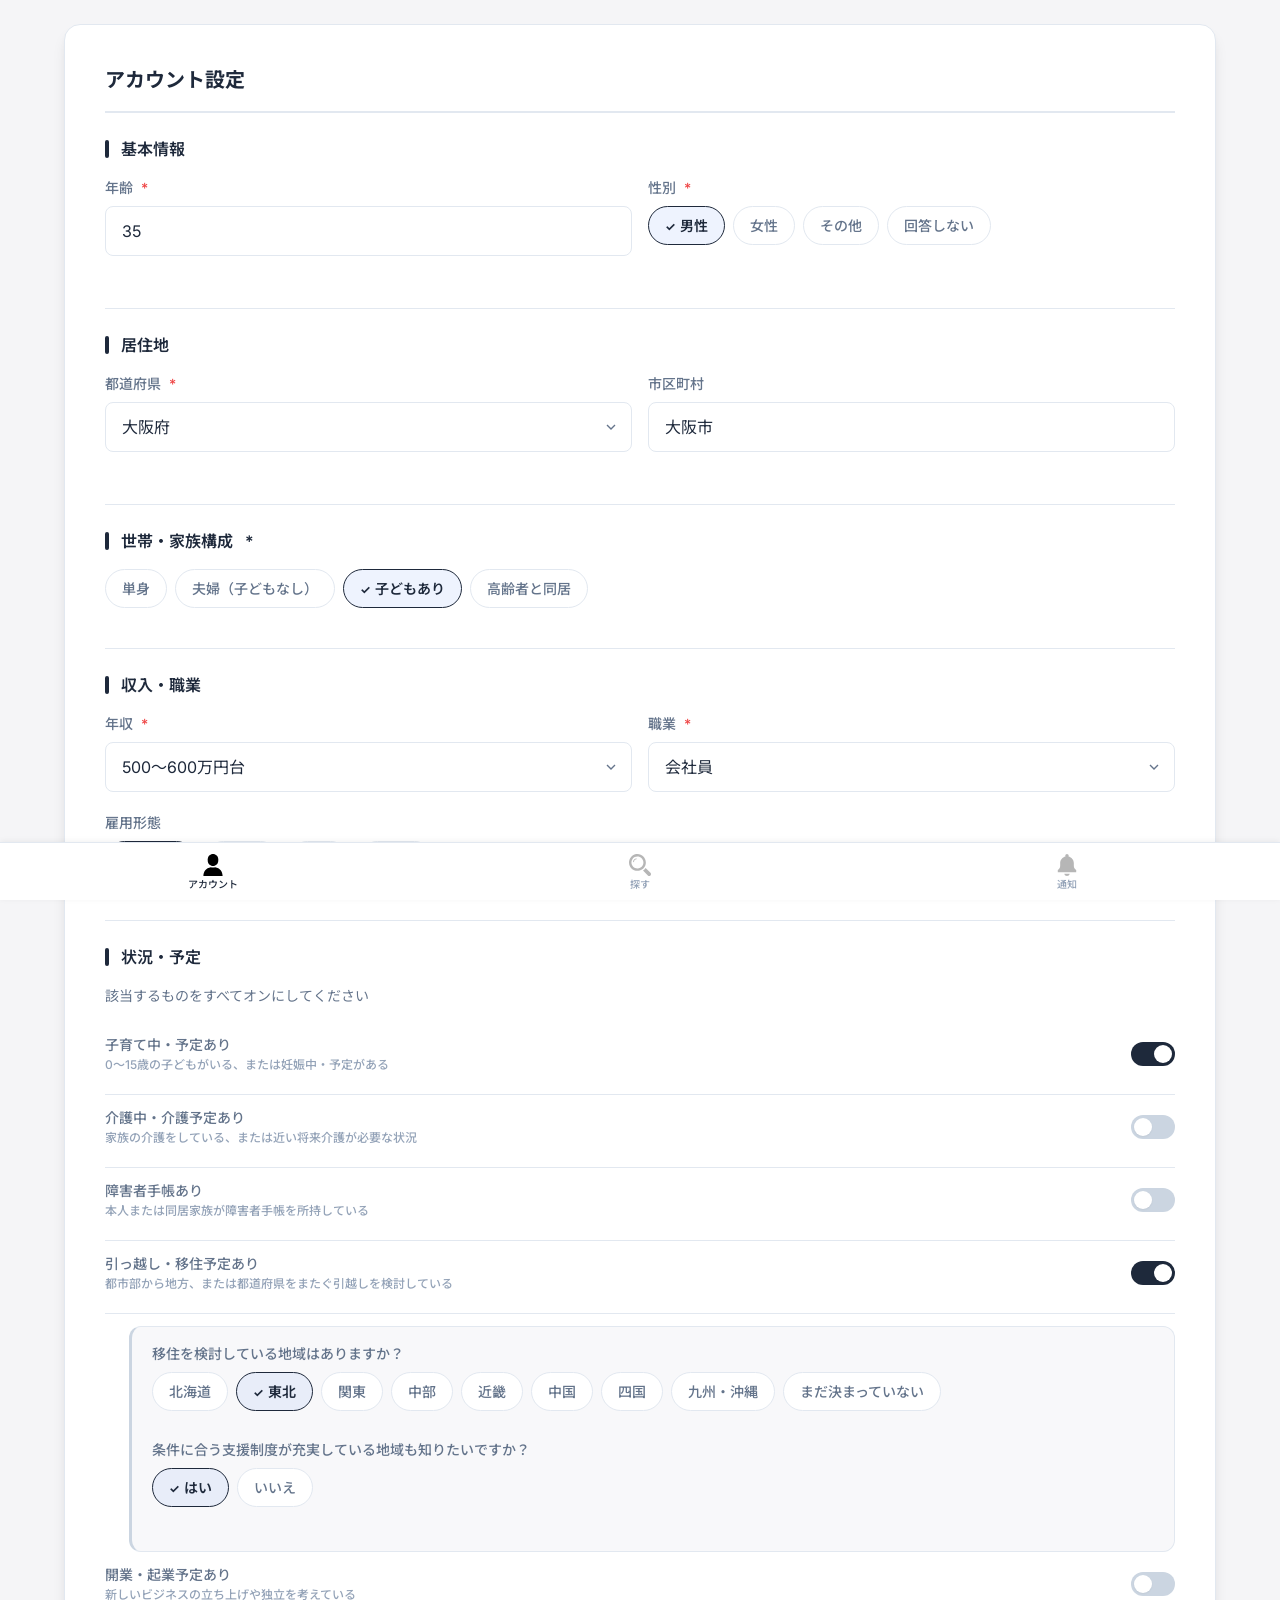
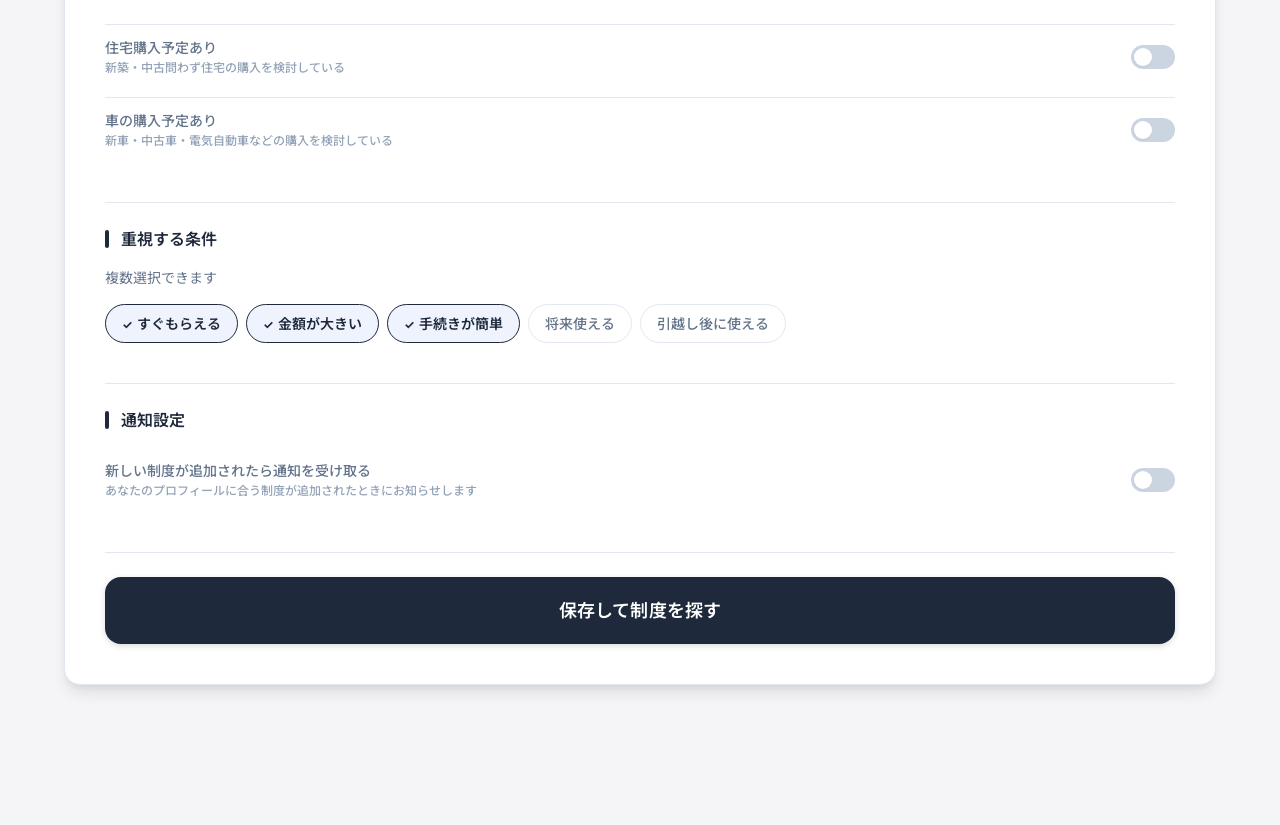
==== commit 0c98986d: "全体修正　スマホ風に" ====
--- a/account.html
+++ b/account.html
@@ -9,27 +9,13 @@
 </head>
 <body>
 
-  <!-- ヘッダー -->
-  <header class="header">
-    <div class="header__inner">
-      <a href="index.html" class="header__logo">
-        <span class="header__logo-text">BenefitAI</span>
-        <span class="header__logo-tagline">補助金・支援制度 AIレコメンド</span>
-      </a>
-      <nav class="header__nav">
-        <a href="#">ヘルプ</a>
-        <a href="index.html" class="btn-nav-primary">結果を見る</a>
-      </nav>
-    </div>
-  </header>
-
   <!-- ページ本体 -->
   <main class="page-wrapper">
 
     <!-- メインコンテンツ -->
-    <div class="container">
+    <div class="container" style="padding-top: var(--space-6); padding-bottom: calc(var(--footer-nav-height) + var(--space-6));">
       <div class="form-card">
-        <h2 class="form-card__title">あなたの情報を入力してください</h2>
+        <h2 class="form-card__title">アカウント設定</h2>
 
         <form id="profileForm" novalidate>
 
@@ -392,23 +378,43 @@
               <div class="chip-group chip-group--checkbox">
                 <label class="chip">
                   <input type="checkbox" name="priorities" value="immediate" />
-                  ⚡ すぐもらえる
+                  すぐもらえる
                 </label>
                 <label class="chip">
                   <input type="checkbox" name="priorities" value="large_amount" />
-                  💰 金額が大きい
+                  金額が大きい
                 </label>
                 <label class="chip">
                   <input type="checkbox" name="priorities" value="easy" />
-                  ✅ 手続きが簡単
+                  手続きが簡単
                 </label>
                 <label class="chip">
                   <input type="checkbox" name="priorities" value="future_use" />
-                  📅 将来使える
+                  将来使える
                 </label>
                 <label class="chip">
                   <input type="checkbox" name="priorities" value="post_move" />
-                  🗾 引越し後に使える
+                  引越し後に使える
+                </label>
+              </div>
+            </div>
+          </section>
+
+          <div class="section-divider"></div>
+
+          <!-- Section 8: 通知設定 -->
+          <section class="form-section">
+            <h3 class="form-section__title">通知設定</h3>
+
+            <div class="form-group">
+              <div class="toggle-wrapper">
+                <label class="toggle-label" for="globalNotificationToggle">
+                  新しい制度が追加されたら通知を受け取る
+                  <span class="toggle-label__sub">あなたのプロフィールに合う制度が追加されたときにお知らせします</span>
+                </label>
+                <label class="toggle-switch">
+                  <input type="checkbox" id="globalNotificationToggle" />
+                  <span class="toggle-slider"></span>
                 </label>
               </div>
             </div>
@@ -422,7 +428,7 @@
               class="btn-primary btn-primary--full btn-primary--large"
             >
               <span id="submitBtnSpinner" style="display:none; width:20px; height:20px; border:3px solid rgba(255,255,255,0.4); border-top-color:white; border-radius:50%; animation: spin 0.8s linear infinite;"></span>
-              <span id="submitBtnText">おすすめ制度を診断する →</span>
+              <span id="submitBtnText">保存して制度を探す</span>
             </button>
           </div>
 
@@ -433,6 +439,22 @@
 
   </main>
 
+  <!-- フッターナビ -->
+  <nav class="footer-nav" aria-label="メインナビゲーション">
+    <a href="account.html" class="footer-nav__item active">
+      <img src="icon/human.svg" class="footer-nav__icon" alt="">
+      <span class="footer-nav__label">アカウント</span>
+    </a>
+    <a href="recommend.html" class="footer-nav__item">
+      <img src="icon/search.svg" class="footer-nav__icon" alt="">
+      <span class="footer-nav__label">探す</span>
+    </a>
+    <a href="notice.html" class="footer-nav__item">
+      <img src="icon/notice.svg" class="footer-nav__icon" alt="">
+      <span class="footer-nav__label">通知</span>
+    </a>
+  </nav>
+
   <script src="app.js"></script>
 </body>
 </html>
--- a/style.css
+++ b/style.css
@@ -5,13 +5,13 @@
    =================================== */
 :root {
   /* カラーパレット */
-  --color-primary: #1B4F8A;
-  --color-primary-dark: #153d6e;
-  --color-primary-light: #2563EB;
-  --color-secondary: #2563EB;
-  --color-accent: #06B6D4;
-  --color-accent-light: #CFFAFE;
-  --color-background: #F0F4F8;
+  --color-primary: #1E293B;
+  --color-primary-dark: #0F172A;
+  --color-primary-light: #334155;
+  --color-secondary: #1E293B;
+  --color-accent: #475569;
+  --color-accent-light: #F1F5F9;
+  --color-background: #F5F5F7;
   --color-surface: #FFFFFF;
   --color-border: #E2E8F0;
   --color-border-dark: #CBD5E1;
@@ -76,7 +76,7 @@
   --shadow-md: 0 4px 6px -1px rgba(0, 0, 0, 0.1), 0 2px 4px -1px rgba(0, 0, 0, 0.06);
   --shadow-lg: 0 10px 15px -3px rgba(0, 0, 0, 0.1), 0 4px 6px -2px rgba(0, 0, 0, 0.05);
   --shadow-xl: 0 20px 25px -5px rgba(0, 0, 0, 0.1), 0 10px 10px -5px rgba(0, 0, 0, 0.04);
-  --shadow-focus: 0 0 0 3px rgba(37, 99, 235, 0.2);
+  --shadow-focus: 0 0 0 3px rgba(30, 41, 59, 0.12);
 
   /* トランジション */
   --transition-fast: 0.15s ease;
@@ -85,6 +85,9 @@
 
   /* ヘッダー高さ */
   --header-height: 64px;
+
+  /* フッターナビ高さ */
+  --footer-nav-height: 58px;
 }
 
 /* ===================================
@@ -162,7 +165,8 @@
 
 .page-wrapper {
   min-height: 100vh;
-  padding-top: var(--header-height);
+  padding-top: 0;
+  padding-bottom: var(--footer-nav-height);
 }
 
 /* ===================================
@@ -203,10 +207,7 @@
 .header__logo-text {
   font-size: var(--font-size-xl);
   font-weight: var(--font-weight-bold);
-  background: linear-gradient(135deg, var(--color-primary) 0%, var(--color-secondary) 60%, var(--color-accent) 100%);
-  -webkit-background-clip: text;
-  -webkit-text-fill-color: transparent;
-  background-clip: text;
+  color: var(--color-primary);
   line-height: 1.1;
   letter-spacing: -0.02em;
 }
@@ -273,7 +274,7 @@
    ヒーローセクション
    =================================== */
 .hero {
-  background: linear-gradient(135deg, var(--color-primary) 0%, #1e3a7a 30%, var(--color-secondary) 70%, #1d4ed8 100%);
+  background: var(--color-primary);
   color: white;
   padding: var(--space-16) var(--space-6);
   text-align: center;
@@ -285,7 +286,7 @@
   content: '';
   position: absolute;
   inset: 0;
-  background: radial-gradient(ellipse at 70% 50%, rgba(6, 182, 212, 0.15) 0%, transparent 60%);
+  background: transparent;
   pointer-events: none;
 }
 
@@ -405,7 +406,7 @@
   display: block;
   width: 4px;
   height: 18px;
-  background: linear-gradient(180deg, var(--color-secondary), var(--color-accent));
+  background: var(--color-primary);
   border-radius: var(--radius-full);
   flex-shrink: 0;
 }
@@ -559,7 +560,7 @@
   justify-content: center;
   gap: var(--space-2);
   padding: var(--space-4) var(--space-8);
-  background: linear-gradient(135deg, var(--color-secondary), var(--color-primary));
+  background: var(--color-primary);
   color: white;
   border: none;
   border-radius: var(--radius-lg);
@@ -570,18 +571,18 @@
   transition: all var(--transition-normal);
   text-decoration: none;
   letter-spacing: 0.01em;
-  box-shadow: 0 4px 14px rgba(37, 99, 235, 0.35);
+  box-shadow: 0 2px 6px rgba(0, 0, 0, 0.15);
 }
 
 .btn-primary:hover {
   transform: translateY(-1px);
-  box-shadow: 0 6px 20px rgba(37, 99, 235, 0.45);
-  background: linear-gradient(135deg, #1d4ed8, var(--color-primary-dark));
+  box-shadow: 0 4px 12px rgba(0, 0, 0, 0.2);
+  background: var(--color-primary-dark);
 }
 
 .btn-primary:active {
   transform: translateY(0);
-  box-shadow: 0 2px 8px rgba(37, 99, 235, 0.3);
+  box-shadow: 0 1px 4px rgba(0, 0, 0, 0.15);
 }
 
 .btn-primary:disabled {
@@ -695,23 +696,23 @@
 }
 
 .badge--green {
-  background-color: var(--color-success-light);
-  color: #059669;
+  background-color: #F1F5F9;
+  color: var(--color-text-secondary);
 }
 
 .badge--blue {
-  background-color: var(--color-info-light);
-  color: #1D4ED8;
+  background-color: #F1F5F9;
+  color: var(--color-text-secondary);
 }
 
 .badge--orange {
-  background-color: var(--color-warning-light);
-  color: #B45309;
+  background-color: #F1F5F9;
+  color: var(--color-text-secondary);
 }
 
 .badge--red {
-  background-color: var(--color-danger-light);
-  color: #B91C1C;
+  background-color: #FEF2F2;
+  color: #991B1B;
 }
 
 .badge--gray {
@@ -720,12 +721,12 @@
 }
 
 .badge--cyan {
-  background-color: var(--color-accent-light);
-  color: #0E7490;
+  background-color: #F1F5F9;
+  color: var(--color-text-secondary);
 }
 
 .badge--navy {
-  background-color: rgba(27, 79, 138, 0.1);
+  background-color: #F1F5F9;
   color: var(--color-primary);
 }
 
@@ -794,8 +795,8 @@
 }
 
 .card-amount {
-  background: linear-gradient(135deg, rgba(27, 79, 138, 0.04), rgba(6, 182, 212, 0.04));
-  border: 1px solid rgba(27, 79, 138, 0.1);
+  background: #F8F8FA;
+  border: 1px solid var(--color-border);
   border-radius: var(--radius-lg);
   padding: var(--space-3) var(--space-4);
   margin-bottom: var(--space-4);
@@ -829,8 +830,8 @@
   display: flex;
   align-items: flex-start;
   gap: var(--space-2);
-  background: rgba(16, 185, 129, 0.05);
-  border-left: 3px solid var(--color-success);
+  background: #F8F8FA;
+  border-left: 3px solid var(--color-border-dark);
   padding: var(--space-2) var(--space-3);
   border-radius: 0 var(--radius-sm) var(--radius-sm) 0;
   margin-bottom: var(--space-4);
@@ -844,7 +845,7 @@
 
 .card-reason__text {
   font-size: var(--font-size-xs);
-  color: #047857;
+  color: var(--color-text-secondary);
   line-height: var(--line-height-relaxed);
 }
 
@@ -954,11 +955,11 @@
 }
 
 .score-bar__fill--high {
-  background: linear-gradient(90deg, var(--color-success), #34D399);
+  background: var(--color-primary);
 }
 
 .score-bar__fill--medium {
-  background: linear-gradient(90deg, var(--color-info), #60A5FA);
+  background: var(--color-accent);
 }
 
 .score-bar__fill--low {
@@ -973,12 +974,12 @@
   align-items: center;
   gap: 4px;
   padding: 2px var(--space-2);
-  background: linear-gradient(135deg, rgba(6, 182, 212, 0.12), rgba(37, 99, 235, 0.12));
-  border: 1px solid rgba(6, 182, 212, 0.3);
+  background: #F1F5F9;
+  border: 1px solid var(--color-border-dark);
   border-radius: var(--radius-full);
   font-size: 10px;
   font-weight: var(--font-weight-bold);
-  color: #0E7490;
+  color: var(--color-text-secondary);
   letter-spacing: 0.05em;
 }
 
@@ -1257,8 +1258,8 @@
    通知バナー
    =================================== */
 .notification-banner {
-  background: linear-gradient(135deg, rgba(27, 79, 138, 0.04), rgba(6, 182, 212, 0.04));
-  border: 1px solid rgba(27, 79, 138, 0.12);
+  background: #FAFAFA;
+  border: 1px solid var(--color-border);
   border-radius: var(--radius-xl);
   padding: var(--space-4) var(--space-5);
   margin-bottom: var(--space-5);
@@ -1368,7 +1369,7 @@
 
 .progress-bar__fill {
   height: 100%;
-  background: linear-gradient(90deg, var(--color-secondary), var(--color-accent));
+  background: var(--color-primary);
   border-radius: var(--radius-full);
   transition: width 0.5s ease;
 }
@@ -1491,10 +1492,7 @@
 .loading-overlay__logo {
   font-size: var(--font-size-xl);
   font-weight: var(--font-weight-bold);
-  background: linear-gradient(135deg, var(--color-primary), var(--color-accent));
-  -webkit-background-clip: text;
-  -webkit-text-fill-color: transparent;
-  background-clip: text;
+  color: var(--color-primary);
   margin-bottom: var(--space-2);
 }
 
@@ -1651,27 +1649,28 @@
   }
 
   .filter-bar {
-    flex-direction: column;
-    align-items: stretch;
-    padding: var(--space-3) var(--space-4);
-    gap: var(--space-3);
+    flex-direction: row;
+    align-items: center;
+    padding: var(--space-2) var(--space-3);
+    gap: var(--space-2);
   }
 
   .filter-bar__search {
     min-width: 0;
-    width: 100%;
+    flex: 1;
   }
 
   .filter-bar__divider {
-    display: none;
+    display: block;
   }
 
   .filter-bar__select {
-    width: 100%;
+    flex-shrink: 0;
+    width: auto;
   }
 
   .filter-bar__select select {
-    width: 100%;
+    width: auto;
   }
 
   .filter-chips {
@@ -1794,9 +1793,9 @@
   margin-top: var(--space-3);
   margin-left: var(--space-6);
   padding: var(--space-4) var(--space-5);
-  background: #f0f7ff;
-  border: 1px solid #bfdbfe;
-  border-left: 3px solid var(--color-secondary);
+  background: #F8F8FA;
+  border: 1px solid var(--color-border);
+  border-left: 3px solid var(--color-border-dark);
   border-radius: var(--radius-lg);
   animation: fadeInUp 0.2s ease;
 }
@@ -1848,8 +1847,8 @@
   align-items: center;
   gap: var(--space-1);
   padding: 2px var(--space-3);
-  background: linear-gradient(135deg, #0891b2, #06b6d4);
-  color: #fff;
+  background: #F1F5F9;
+  color: var(--color-text-secondary);
   border-radius: var(--radius-full);
   font-size: var(--font-size-xs);
   font-weight: var(--font-weight-semibold);
@@ -1862,8 +1861,8 @@
   gap: var(--space-2);
   margin-top: var(--space-3);
   padding: var(--space-3) var(--space-4);
-  background: #f0fdf4;
-  border: 1px solid #bbf7d0;
+  background: #F8F8FA;
+  border: 1px solid var(--color-border);
   border-radius: var(--radius-md);
 }
 
@@ -1875,7 +1874,7 @@
 
 .relocation-reason__text {
   font-size: var(--font-size-sm);
-  color: #166534;
+  color: var(--color-text-secondary);
   line-height: var(--line-height-relaxed);
 }
 
@@ -1891,7 +1890,7 @@
   align-items: center;
   padding: 2px var(--space-3);
   background: var(--color-accent-light);
-  color: #0e7490;
+  color: var(--color-text-secondary);
   border-radius: var(--radius-full);
   font-size: var(--font-size-xs);
   font-weight: var(--font-weight-medium);
@@ -1899,8 +1898,8 @@
 
 /* badge--navy（全国用） */
 .badge--navy {
-  background: #1e3a5f;
-  color: #fff;
+  background: #F1F5F9;
+  color: var(--color-primary);
 }
 
 /* ===================================
@@ -1910,8 +1909,8 @@
 
   /* --- ページ全体の余白 --- */
   .page-wrapper .container {
-    padding-top: var(--space-5) !important;
-    padding-bottom: var(--space-10) !important;
+    padding-top: var(--space-4) !important;
+    padding-bottom: calc(var(--footer-nav-height) + var(--space-4)) !important;
   }
 
   /* --- 通知バナー --- */
@@ -1937,14 +1936,15 @@
     font-size: var(--font-size-base); /* iOSズーム防止: 16px以上 */
     padding-top: var(--space-2);
     padding-bottom: var(--space-2);
+    padding-left: var(--space-8);
   }
 
   .filter-bar__select select {
     font-size: var(--font-size-base); /* iOSズーム防止: 16px以上 */
     padding-top: var(--space-2);
     padding-bottom: var(--space-2);
-    padding-left: var(--space-3);
-    padding-right: var(--space-8);
+    padding-left: var(--space-2);
+    padding-right: var(--space-6);
   }
 
   /* --- カテゴリチップ --- */
@@ -2130,7 +2130,7 @@
 .detail-hero {
   margin-bottom: var(--space-8);
   padding: var(--space-6) var(--space-8);
-  background: linear-gradient(135deg, var(--color-primary-dark) 0%, var(--color-primary) 100%);
+  background: var(--color-primary);
   border-radius: var(--radius-2xl);
   color: white;
 }
@@ -2750,3 +2750,202 @@
     box-shadow: var(--shadow-md);
   }
 }
+
+/* ===================================
+   フッターナビ
+   =================================== */
+.footer-nav {
+  position: fixed;
+  bottom: 0;
+  left: 0;
+  right: 0;
+  height: var(--footer-nav-height);
+  background: var(--color-surface);
+  border-top: 1px solid var(--color-border);
+  display: flex;
+  align-items: stretch;
+  z-index: 200;
+  box-shadow: 0 -1px 6px rgba(0, 0, 0, 0.06);
+}
+
+.footer-nav__item {
+  flex: 1;
+  display: flex;
+  flex-direction: column;
+  align-items: center;
+  justify-content: center;
+  gap: 3px;
+  padding: 6px var(--space-2);
+  color: var(--color-text-muted);
+  text-decoration: none;
+  transition: color var(--transition-fast);
+  -webkit-tap-highlight-color: transparent;
+  touch-action: manipulation;
+}
+
+.footer-nav__item:hover {
+  color: var(--color-text-secondary);
+}
+
+.footer-nav__item.active {
+  color: var(--color-primary);
+}
+
+.footer-nav__icon {
+  width: 22px;
+  height: 22px;
+  opacity: 0.4;
+  flex-shrink: 0;
+}
+
+.footer-nav__item.active .footer-nav__icon {
+  opacity: 1;
+}
+
+.footer-nav__label {
+  font-size: 10px;
+  font-weight: var(--font-weight-medium);
+  line-height: 1;
+}
+
+/* 通知バッジ（フッターナビ用） */
+.footer-nav__badge {
+  position: relative;
+}
+
+.footer-nav__badge::after {
+  content: '';
+  position: absolute;
+  top: -2px;
+  right: -3px;
+  width: 7px;
+  height: 7px;
+  background: var(--color-danger);
+  border-radius: 50%;
+  border: 1.5px solid var(--color-surface);
+}
+
+/* 通知一覧ページ */
+.notice-page {
+  max-width: 640px;
+  margin: 0 auto;
+}
+
+.notice-page__header {
+  padding: var(--space-6) var(--space-6) var(--space-4);
+}
+
+.notice-page__title {
+  font-size: var(--font-size-xl);
+  font-weight: var(--font-weight-bold);
+  color: var(--color-text-primary);
+}
+
+.notice-list {
+  display: flex;
+  flex-direction: column;
+  gap: 0;
+}
+
+.notice-item {
+  background: var(--color-surface);
+  border-bottom: 1px solid var(--color-border);
+  padding: var(--space-5) var(--space-6);
+  transition: background var(--transition-fast);
+  position: relative;
+}
+
+.notice-item:first-child {
+  border-top: 1px solid var(--color-border);
+}
+
+.notice-item:hover {
+  background: var(--color-background);
+}
+
+.notice-item--unread::before {
+  content: '';
+  position: absolute;
+  left: var(--space-3);
+  top: 50%;
+  transform: translateY(-50%);
+  width: 6px;
+  height: 6px;
+  background: var(--color-primary);
+  border-radius: 50%;
+}
+
+.notice-item__meta {
+  display: flex;
+  align-items: center;
+  gap: var(--space-2);
+  margin-bottom: var(--space-2);
+}
+
+.notice-item__type {
+  font-size: var(--font-size-xs);
+  font-weight: var(--font-weight-semibold);
+  color: var(--color-text-muted);
+  text-transform: uppercase;
+  letter-spacing: 0.06em;
+}
+
+.notice-item__date {
+  font-size: var(--font-size-xs);
+  color: var(--color-text-muted);
+  margin-left: auto;
+}
+
+.notice-item__title {
+  font-size: var(--font-size-sm);
+  font-weight: var(--font-weight-semibold);
+  color: var(--color-text-primary);
+  margin-bottom: var(--space-1);
+  line-height: var(--line-height-snug);
+}
+
+.notice-item__subsidy {
+  font-size: var(--font-size-xs);
+  font-weight: var(--font-weight-medium);
+  color: var(--color-text-secondary);
+  margin-bottom: var(--space-2);
+}
+
+.notice-item__desc {
+  font-size: var(--font-size-xs);
+  color: var(--color-text-secondary);
+  line-height: var(--line-height-relaxed);
+  margin-bottom: var(--space-3);
+}
+
+.notice-item__action {
+  display: inline-flex;
+  align-items: center;
+  gap: var(--space-1);
+  font-size: var(--font-size-xs);
+  font-weight: var(--font-weight-medium);
+  color: var(--color-primary);
+  text-decoration: none;
+  border: 1px solid var(--color-border-dark);
+  padding: 4px var(--space-3);
+  border-radius: var(--radius-md);
+  transition: background var(--transition-fast);
+}
+
+.notice-item__action:hover {
+  background: var(--color-background);
+}
+
+@media (max-width: 768px) {
+  .notice-item {
+    padding: var(--space-4) var(--space-5) var(--space-4) calc(var(--space-5) + 6px);
+  }
+
+  .notice-item--unread::before {
+    left: var(--space-3);
+  }
+
+  .notice-page__header {
+    padding: var(--space-4) var(--space-4) var(--space-3);
+  }
+}
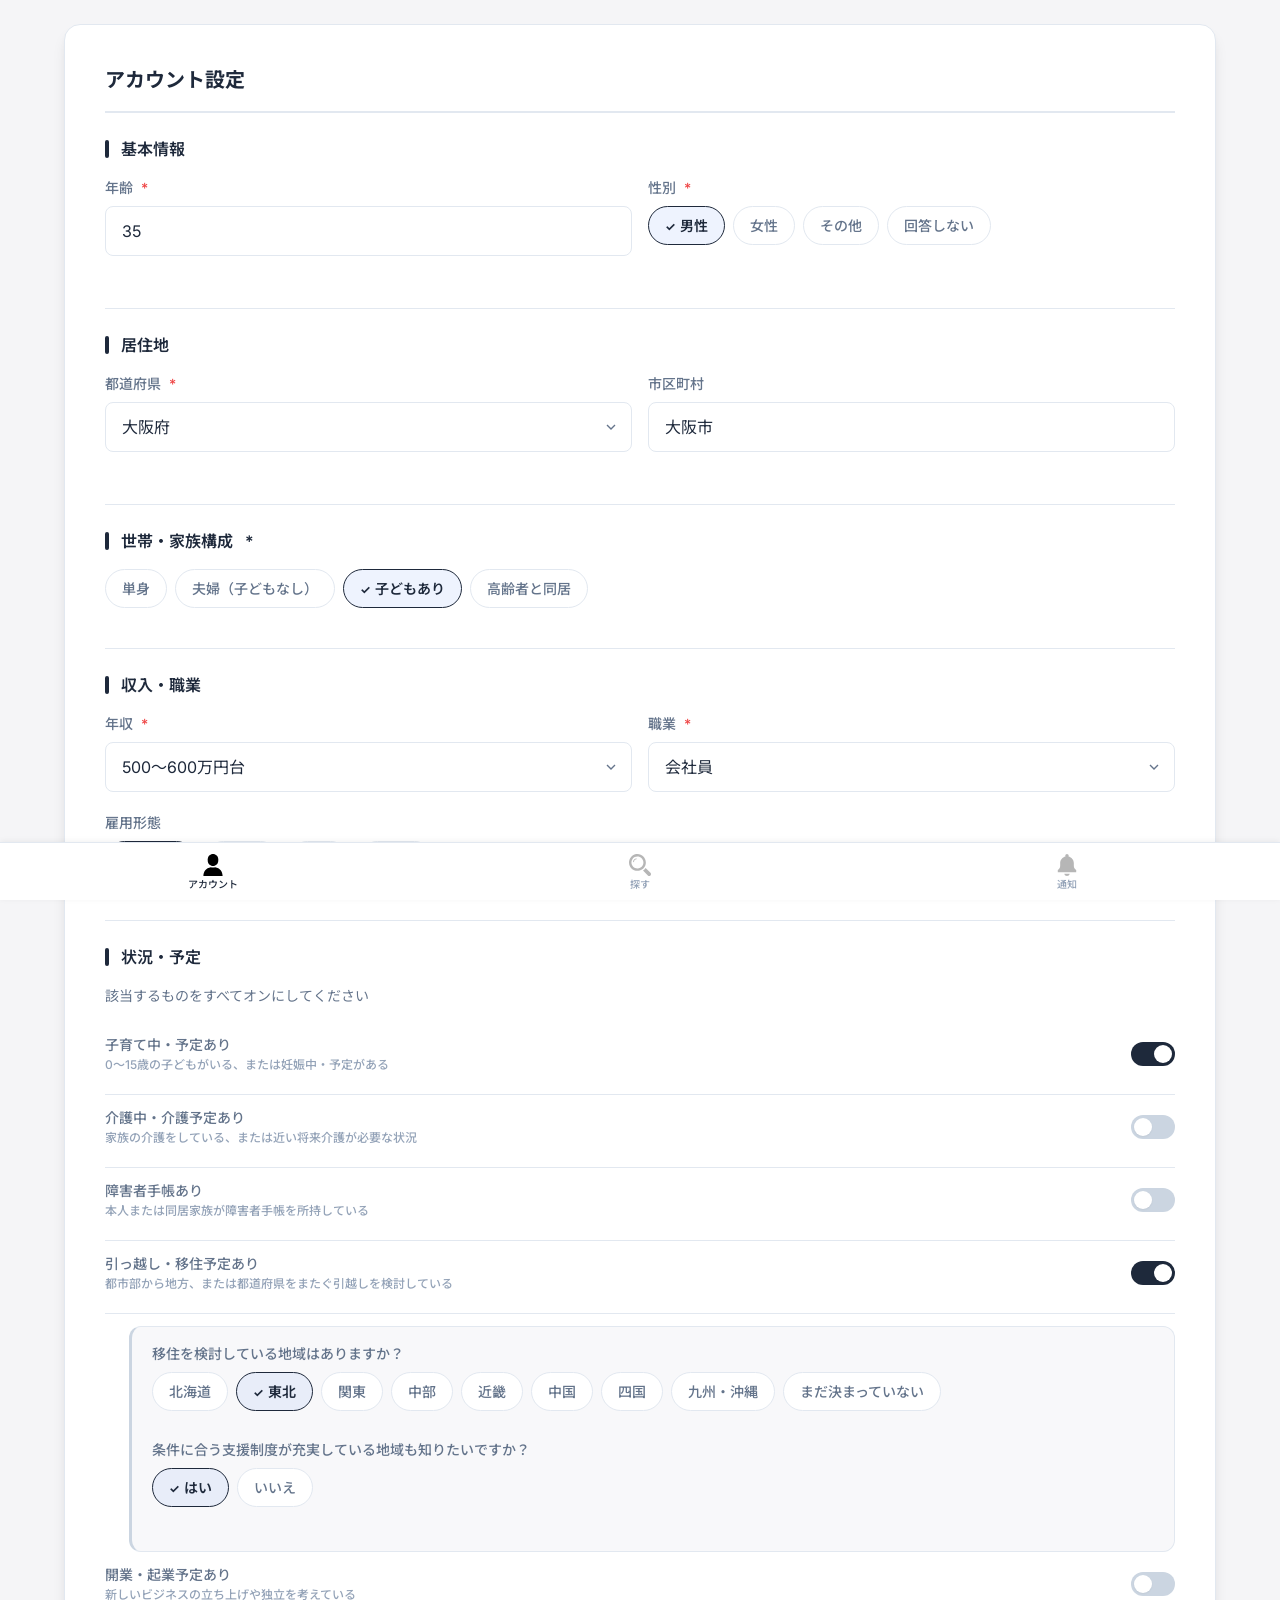
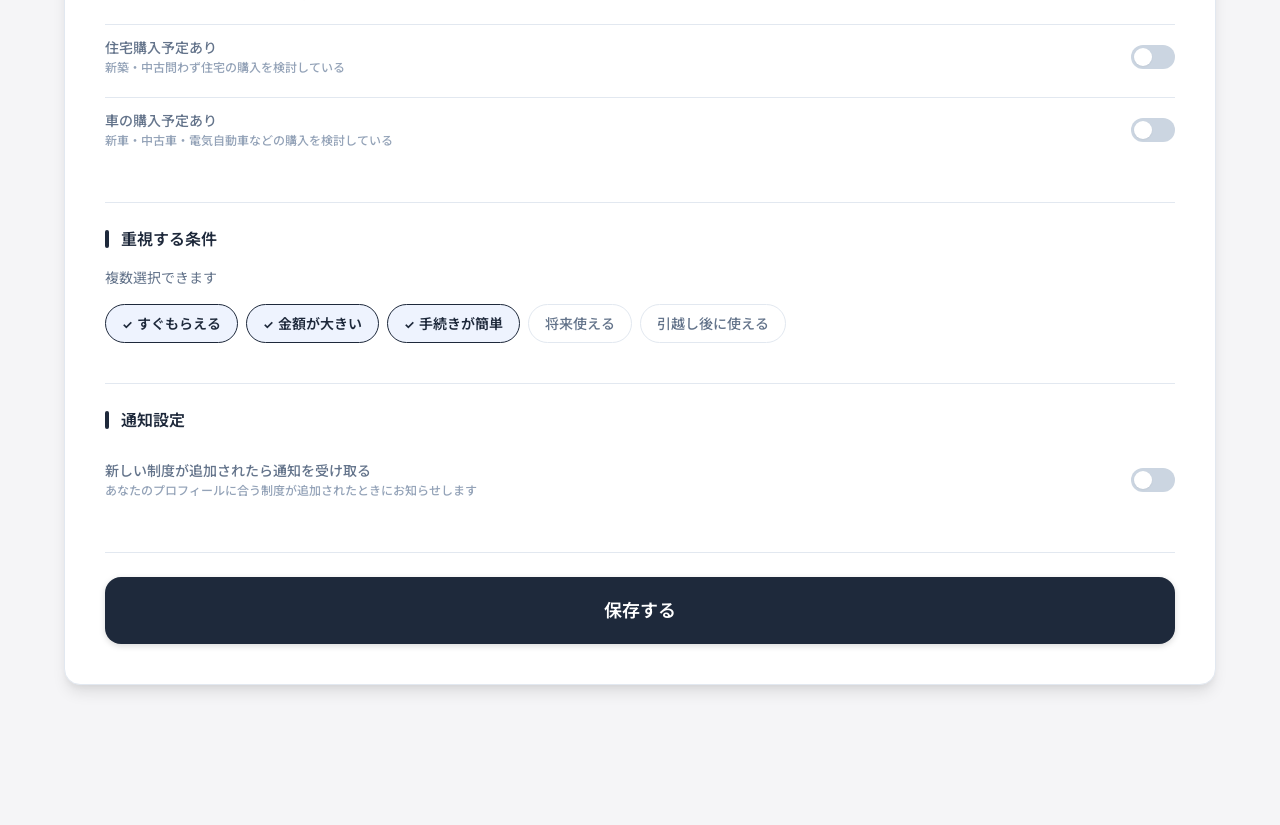
==== commit 3f33d87b: "リンクとアカウント画面の修正" ====
--- a/account.html
+++ b/account.html
@@ -428,7 +428,7 @@
               class="btn-primary btn-primary--full btn-primary--large"
             >
               <span id="submitBtnSpinner" style="display:none; width:20px; height:20px; border:3px solid rgba(255,255,255,0.4); border-top-color:white; border-radius:50%; animation: spin 0.8s linear infinite;"></span>
-              <span id="submitBtnText">保存して制度を探す</span>
+              <span id="submitBtnText">保存する</span>
             </button>
           </div>
 
@@ -445,7 +445,7 @@
       <img src="icon/human.svg" class="footer-nav__icon" alt="">
       <span class="footer-nav__label">アカウント</span>
     </a>
-    <a href="recommend.html" class="footer-nav__item">
+    <a href="index.html" class="footer-nav__item">
       <img src="icon/search.svg" class="footer-nav__icon" alt="">
       <span class="footer-nav__label">探す</span>
     </a>
--- a/style.css
+++ b/style.css
@@ -575,13 +575,11 @@
 }
 
 .btn-primary:hover {
-  transform: translateY(-1px);
   box-shadow: 0 4px 12px rgba(0, 0, 0, 0.2);
   background: var(--color-primary-dark);
 }
 
 .btn-primary:active {
-  transform: translateY(0);
   box-shadow: 0 1px 4px rgba(0, 0, 0, 0.15);
 }
 
@@ -2389,23 +2387,30 @@
     background: none;
   }
 
+  /* --- SP: コンテナ上余白を詰める --- */
+  .container {
+    padding-top: var(--space-2) !important;
+  }
+
   /* --- 検索・フィルターエリア: アプリのサーチカード風 --- */
   .filter-bar {
     border: none;
     box-shadow: var(--shadow-md);
     border-radius: var(--radius-xl);
-    padding: var(--space-4);
-    gap: var(--space-3);
+    padding: var(--space-2) var(--space-3);
+    gap: var(--space-2);
     margin-bottom: var(--space-4);
   }
 
   .filter-bar__search input {
-    height: 44px;
+    height: 34px;
     background: var(--color-background);
     border-color: transparent;
     border-radius: var(--radius-lg);
-    font-size: 16px; /* iOSズーム防止 */
-    padding-left: 40px;
+    font-size: 12px;
+    padding-left: 36px;
+    padding-top: 0;
+    padding-bottom: 0;
   }
 
   .filter-bar__search input:focus {
@@ -2414,11 +2419,11 @@
   }
 
   .filter-bar__select select {
-    height: 44px;
+    height: 34px;
     background-color: var(--color-background);
     border-color: transparent;
     border-radius: var(--radius-lg);
-    font-size: 16px; /* iOSズーム防止 */
+    font-size: 12px;
     padding-top: 0;
     padding-bottom: 0;
   }
@@ -2539,7 +2544,6 @@
 
   /* ページ全体のパディングもヘッダー高さに合わせる */
   .page-wrapper {
-    padding-top: calc(56px + env(safe-area-inset-top, 0px));
     padding-bottom: env(safe-area-inset-bottom, 0px);
   }
 
@@ -2725,7 +2729,6 @@
 
   /* フォームの送信ボタンエリアを下部固定のCTAバー風に */
   .form-card .form-footer {
-    position: sticky;
     bottom: 0;
     background: var(--color-surface);
     margin: var(--space-8) calc(-1 * var(--space-5)) 0;
